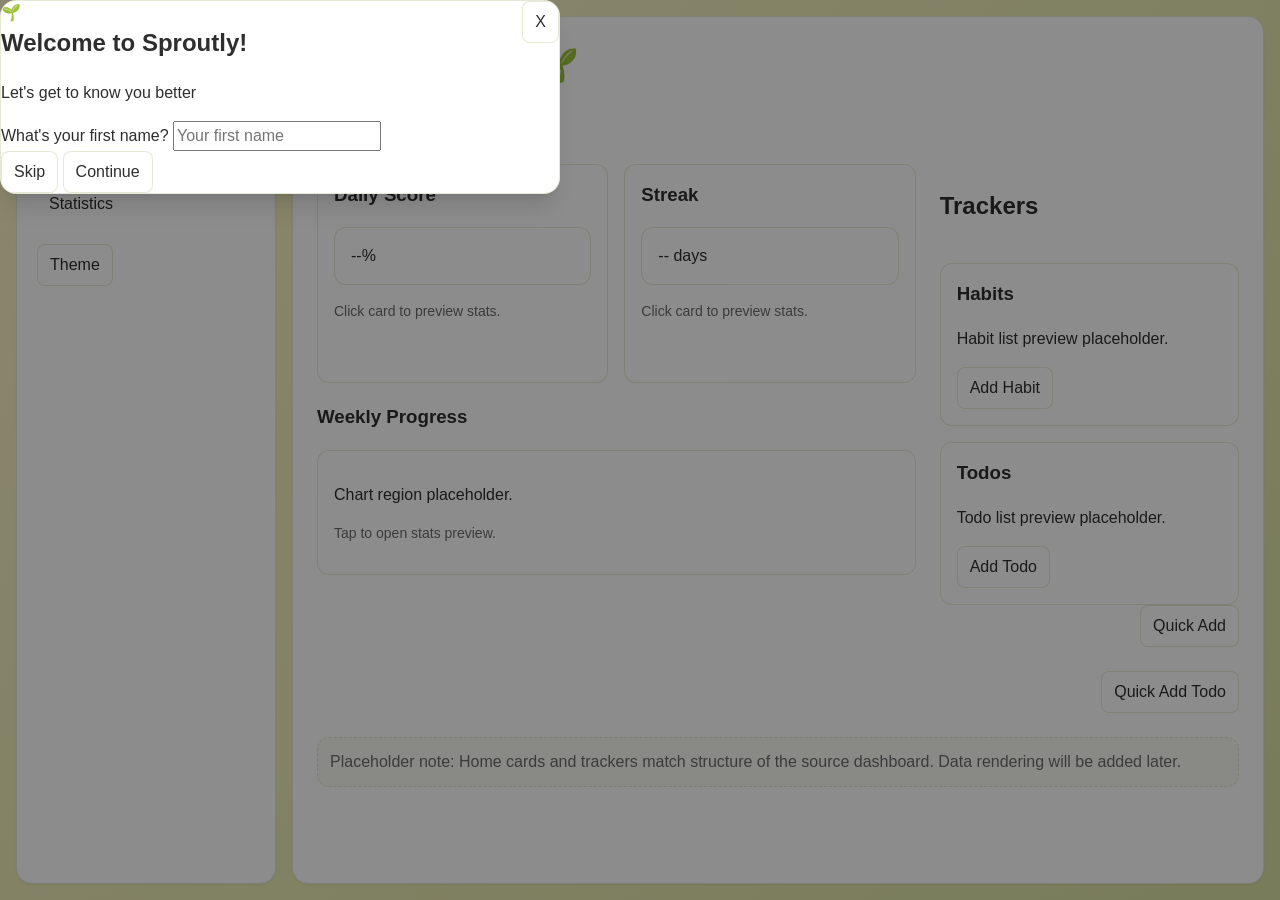
==== index.html @ 47a6f3ff "Markup for refactor completed" ====
<!doctype html>
<html lang="en" class="theme-light">
<head>
  <meta charset="UTF-8" />
  <meta name="viewport" content="width=device-width, initial-scale=1.0" />
  <title>Sproutly - Habit Tracker</title>
  <link rel="stylesheet" href="./styles/core-tokens.css" />
  <link rel="stylesheet" href="./styles/app-shell.css" />
</head>
<body>
  <a href="#page-content" class="skip-link">Skip to main content</a>

  <div id="app-root" data-app-shell>
    <header id="mobile-header" data-shell-mobile-header aria-label="Mobile header">
      <div data-logo-group>
        <img src="./assets/brand/sproutly-logo.svg" alt="Sproutly" width="120" height="32" />
      </div>
      <button type="button" data-theme-toggle aria-label="Toggle theme">Theme</button>
    </header>

    <div id="app-shell" tabindex="0" data-shell-wrapper>
      <aside id="app-sidebar" data-shell-sidebar aria-label="Primary navigation">
        <div data-sidebar-brand>
          <img src="./assets/brand/sproutly-logo.svg" alt="Sproutly logo" width="140" height="40" />
        </div>

        <nav aria-label="App pages">
          <ul>
            <li>
              <a href="#page=home" data-nav-page="home" aria-current="page">Home</a>
            </li>
            <li>
              <a href="#page=manage" data-nav-page="manage">Manage Habits</a>
            </li>
            <li>
              <a href="#page=statistics" data-nav-page="statistics">Statistics</a>
            </li>
          </ul>
        </nav>

        <div data-sidebar-controls>
          <button type="button" data-theme-toggle aria-label="Toggle theme">Theme</button>
        </div>
      </aside>

      <div id="page-shell" data-page-shell>
        <main id="page-content" data-page-content>
          <div id="page-view-mount" data-page-mount data-default-page="home" data-hash-contract="state-map">
            <section id="phase1-placeholder" aria-labelledby="phase1-title">
              <h1 id="phase1-title">Sproutly Shell Ready</h1>
              <p>Page fragments are defined in ./pages and will be injected by hash router JavaScript in phase 2.</p>
              <p>Expected default hash: #page=home</p>
            </section>
          </div>
        </main>
      </div>
    </div>

    <nav id="mobile-nav" data-shell-mobile-nav aria-label="Mobile app pages">
      <ul>
        <li><a href="#page=home" data-nav-page="home" aria-current="page">Home</a></li>
        <li><a href="#page=manage" data-nav-page="manage">Manage</a></li>
        <li><a href="#page=statistics" data-nav-page="statistics">Stats</a></li>
      </ul>
    </nav>

    <div id="modal-root" data-modal-root aria-live="polite" aria-label="Modal container"></div>
  </div>

  <script type="module" src="./js/app.js"></script>
</body>
</html>
---- styles/core-tokens.css ----
:root {
  --brand-olive: hsl(75 32% 60%);
  --brand-yellow-green: hsl(67 51% 76%);
  --brand-cream: hsl(51 95% 84%);
  --brand-sand: hsl(43 82% 80%);
  --brand-terracotta: hsl(30 53% 64%);
  --brand-ink: hsl(0 0% 18%);
  --brand-paper: hsl(0 0% 100%);

  --color-bg: hsl(51 95% 89%);
  --color-text: hsl(0 0% 18%);
  --color-surface: hsl(0 0% 100%);
  --color-surface-text: hsl(0 0% 18%);
  --color-primary: var(--brand-olive);
  --color-primary-text: hsl(0 0% 12%);
  --color-secondary: var(--brand-yellow-green);
  --color-secondary-text: hsl(0 0% 18%);
  --color-accent: var(--brand-terracotta);
  --color-accent-text: hsl(0 0% 100%);
  --color-muted: hsl(0 0% 42%);
  --color-muted-text: hsl(0 0% 42%);
  --color-border: hsl(75 32% 60% / 0.3);
  --color-danger: hsl(0 73% 50%);
  --color-danger-text: hsl(0 0% 100%);
  --color-focus-ring: var(--brand-olive);

  --sidebar-bg: hsl(0 0% 100%);
  --sidebar-text: hsl(0 0% 18%);
  --sidebar-accent: hsl(67 51% 76% / 0.5);
  --sidebar-accent-text: hsl(0 0% 18%);
  --sidebar-border: hsl(75 32% 60% / 0.2);

  --font-display: "Montserrat Alternates", sans-serif;
  --font-body: "Text Me One", sans-serif;
  --font-data: "Overpass", sans-serif;

  --font-size-base: 16px;
  --font-size-sm: 0.875rem;
  --font-size-md: 1rem;
  --font-size-lg: 1.25rem;
  --font-size-xl: 1.5rem;
  --font-size-2xl: 2rem;
  --font-size-stat: 3rem;

  --font-weight-normal: 400;
  --font-weight-medium: 500;
  --font-weight-semibold: 600;
  --font-weight-bold: 700;
  --line-height-default: 1.5;

  --space-1: 0.25rem;
  --space-2: 0.5rem;
  --space-3: 0.75rem;
  --space-4: 1rem;
  --space-5: 1.25rem;
  --space-6: 1.5rem;
  --space-8: 2rem;
  --space-10: 2.5rem;

  --radius-sm: 0.5rem;
  --radius-md: 0.75rem;
  --radius-card: 0.875rem;
  --radius-lg: 1rem;
  --radius-shell: 2rem;
  --radius-pill: 999px;

  --shadow-sm: 0 1px 2px 0 rgb(0 0 0 / 0.05);
  --shadow-md: 0 4px 6px -1px rgb(0 0 0 / 0.1), 0 2px 4px -2px rgb(0 0 0 / 0.1);
  --shadow-xl: 0 20px 25px -5px rgb(0 0 0 / 0.1), 0 8px 10px -6px rgb(0 0 0 / 0.1);
}

.dark {
  --color-bg: hsl(90 10% 11%);
  --color-text: hsl(45 18% 90%);
  --color-surface: hsl(90 8% 15%);
  --color-surface-text: hsl(45 18% 90%);
  --color-primary: var(--brand-olive);
  --color-primary-text: hsl(0 0% 12%);
  --color-secondary: hsl(67 51% 70%);
  --color-secondary-text: hsl(0 0% 18%);
  --color-accent: var(--brand-terracotta);
  --color-accent-text: hsl(0 0% 100%);
  --color-muted: hsl(45 8% 59%);
  --color-muted-text: hsl(45 8% 59%);
  --color-border: hsl(90 10% 23%);
  --color-danger: hsl(0 85% 60%);
  --color-danger-text: hsl(0 0% 100%);
  --color-focus-ring: var(--brand-olive);

  --sidebar-bg: hsl(90 8% 15%);
  --sidebar-text: hsl(45 18% 90%);
  --sidebar-accent: hsl(67 51% 76% / 0.2);
  --sidebar-accent-text: hsl(45 18% 90%);
  --sidebar-border: hsl(90 10% 23%);
}
---- styles/app-shell.css ----
*, *::before, *::after {
  box-sizing: border-box;
}

body {
  margin: 0;
  min-height: 100%;
}

body {
  background: linear-gradient(135deg, var(--color-bg) 0%, var(--brand-yellow-green) 100%);
  color: var(--color-text);
  font-family: var(--font-body);
  line-height: var(--line-height-default);
}

.skip-link {
  position: absolute;
  left: -999px;
  top: var(--space-2);
  background: var(--color-surface);
  border: 1px solid var(--color-border);
  border-radius: var(--radius-sm);
  color: var(--color-text);
  padding: var(--space-2) var(--space-3);
  z-index: 100;
}

.skip-link:focus {
  left: var(--space-2);
}

#app-shell {
  display: grid;
  grid-template-columns: 260px 1fr;
  gap: var(--space-4);
  min-height: 100vh;
  padding: var(--space-4);
}

#app-sidebar,
#app-rail,
#page-content {
  background: var(--color-surface);
  border: 1px solid var(--color-border);
  border-radius: var(--radius-lg);
  box-shadow: var(--shadow-sm);
}

#app-sidebar {
  padding: var(--space-5);
  display: flex;
  flex-direction: column;
  gap: var(--space-5);
  background: var(--sidebar-bg);
  color: var(--sidebar-text);
}

#app-sidebar ul,
#mobile-nav ul {
  list-style: none;
  padding: 0;
  margin: 0;
}

#app-sidebar nav a,
#mobile-nav a {
  text-decoration: none;
  color: inherit;
  display: block;
  padding: var(--space-2) var(--space-3);
  border-radius: var(--radius-md);
}

#app-sidebar nav a:hover,
#mobile-nav a:hover {
  background: var(--sidebar-accent);
}

#app-sidebar nav a.is-active,
#mobile-nav a.is-active {
  background: var(--sidebar-accent);
  color: var(--sidebar-accent-text);
  font-weight: var(--font-weight-semibold);
}

#page-shell {
  display: grid;
  grid-template-columns: 1fr;
  gap: var(--space-4);
}

#page-content {
  padding: var(--space-6);
}

.page-header {
  margin-bottom: var(--space-6);
}

.sr-only {
  position: absolute;
  width: 1px;
  height: 1px;
  padding: 0;
  margin: -1px;
  overflow: hidden;
  clip: rect(0, 0, 0, 0);
  white-space: nowrap;
  border: 0;
}

.page-actions,
.mobile-actions {
  display: flex;
  flex-wrap: wrap;
  gap: var(--space-2);
}

.page-actions {
  margin-top: var(--space-3);
}

.mobile-actions {
  justify-content: flex-end;
}

.home-layout {
  display: grid;
  grid-template-columns: minmax(0, 2fr) minmax(280px, 1fr);
  gap: var(--space-6);
}

.home-dashboard,
.home-trackers {
  display: grid;
  gap: var(--space-5);
}

.manage-actions-row {
  display: flex;
  justify-content: flex-end;
  margin-bottom: var(--space-3);
}

.manage-search-form {
  display: grid;
  grid-template-columns: 1fr;
  gap: var(--space-2);
  margin-bottom: var(--space-3);
}

.manage-search-form label {
  font-size: var(--font-size-sm);
  color: var(--color-muted-text);
}

.manage-search-form input[type="search"] {
  width: 100%;
  border: 1px solid var(--color-border);
  background: var(--color-surface);
  border-radius: var(--radius-sm);
  padding: var(--space-2) var(--space-3);
}

@media (min-width: 700px) {
  .manage-search-form {
    grid-template-columns: 1fr auto;
    align-items: end;
  }

  .manage-search-form label {
    grid-column: 1 / -1;
  }
}

.dev-note {
  border: 1px dashed var(--color-border);
  border-radius: var(--radius-md);
  background: color-mix(in oklab, var(--color-surface) 85%, var(--color-secondary) 15%);
  padding: var(--space-3);
}

.dev-note p {
  margin: 0;
  color: var(--color-muted-text);
}

.muted-copy {
  color: var(--color-muted-text);
  font-size: var(--font-size-sm);
}

#app-rail {
  padding: var(--space-5);
}

h1,
h2,
h3 {
  font-family: var(--font-display);
  margin-top: 0;
}

h1 {
  font-size: var(--font-size-2xl);
}

section + section {
  margin-top: var(--space-6);
}

[data-home-score-grid],
[data-home-trackers-grid],
[data-stat-summary-grid],
[data-stat-streak-grid] {
  display: grid;
  gap: var(--space-4);
}

[data-home-score-grid],
[data-home-trackers-grid],
[data-stat-summary-grid] {
  grid-template-columns: repeat(auto-fit, minmax(180px, 1fr));
}

[data-stat-streak-grid] {
  grid-template-columns: repeat(auto-fit, minmax(220px, 1fr));
}

article,
[data-placeholder],
[data-manage-list-placeholder] {
  border: 1px solid var(--color-border);
  border-radius: var(--radius-md);
  background: var(--color-surface);
  padding: var(--space-4);
}

[data-open-modal][role="button"] {
  cursor: pointer;
}

[data-open-modal][role="button"]:focus-visible {
  outline: 2px solid var(--color-focus-ring);
  outline-offset: 2px;
}

[data-manage-filters],
[data-manage-mode-tabs],
[data-stat-range-tabs],
.modal-tabs {
  display: flex;
  flex-wrap: wrap;
  gap: var(--space-2);
}

button,
input,
select {
  font: inherit;
}

button {
  cursor: pointer;
  border: 1px solid var(--color-border);
  background: var(--color-surface);
  color: var(--color-text);
  border-radius: var(--radius-sm);
  padding: var(--space-2) var(--space-3);
}

button:hover {
  background: var(--color-secondary);
}

[role="tab"][aria-selected="true"] {
  border-color: transparent;
  background: var(--color-primary);
  color: var(--color-primary-text);
}

[role="tab"][aria-selected="false"] {
  background: color-mix(in oklab, var(--color-surface) 70%, var(--color-secondary) 30%);
  color: var(--color-text);
}

[data-manage-mode][aria-selected="true"],
[data-time-range][aria-selected="true"] {
  border-color: transparent;
  background: var(--color-primary);
  color: var(--color-primary-text);
}

[data-manage-mode][aria-selected="false"],
[data-time-range][aria-selected="false"] {
  background: color-mix(in oklab, var(--color-surface) 70%, var(--color-secondary) 30%);
  color: var(--color-text);
}

[data-todo-filter][aria-selected="true"] {
  border-color: transparent;
  background: var(--color-accent);
  color: var(--color-accent-text);
}

[data-todo-filter][aria-selected="false"] {
  background: color-mix(in oklab, var(--color-surface) 70%, var(--color-secondary) 30%);
  color: var(--color-text);
}

[data-frequency-button][aria-pressed="true"] {
  border-color: transparent;
  background: var(--color-primary);
  color: var(--color-primary-text);
}

[data-frequency-button][aria-pressed="false"] {
  background: color-mix(in oklab, var(--color-surface) 70%, var(--color-secondary) 30%);
  color: var(--color-text);
}

#mobile-header,
#mobile-nav {
  display: none;
}

#modal-root {
  position: fixed;
  inset: 0;
  pointer-events: none;
  z-index: 50;
}

#modal-root.is-open {
  pointer-events: auto;
}

.modal-backdrop {
  position: absolute;
  inset: 0;
  z-index: 0;
  background: rgb(0 0 0 / 0.45);
  display: grid;
  place-items: center;
  padding: var(--space-4);
}

.modal-card {
  position: relative;
  z-index: 1;
  width: min(560px, 100%);
  background: var(--color-surface);
  border: 1px solid var(--color-border);
  border-radius: var(--radius-lg);
  box-shadow: var(--shadow-xl);
  overflow: hidden;
}

.modal-header,
.modal-footer {
  padding: var(--space-4) var(--space-5);
  border-bottom: 1px solid var(--color-border);
}

.modal-footer {
  border-bottom: 0;
  border-top: 1px solid var(--color-border);
  display: flex;
  justify-content: flex-end;
}

.modal-content {
  padding: var(--space-5);
}

.modal-close {
  float: right;
}

[data-stats-modal-summary-grid] {
  display: grid;
  grid-template-columns: repeat(3, minmax(0, 1fr));
  gap: var(--space-3);
}

@media (max-width: 700px) {
  [data-stats-modal-summary-grid] {
    grid-template-columns: 1fr;
  }
}


@media (max-width: 900px) {
  #app-shell {
    grid-template-columns: 1fr;
    padding: var(--space-3);
    gap: var(--space-3);
  }

  #mobile-header {
    display: flex;
    justify-content: space-between;
    align-items: center;
    margin: var(--space-3);
    padding: var(--space-3);
    background: var(--color-surface);
    border: 1px solid var(--color-border);
    border-radius: var(--radius-md);
  }

  #mobile-nav {
    position: fixed;
    left: var(--space-3);
    right: var(--space-3);
    bottom: var(--space-3);
    display: block;
    padding: var(--space-2);
    background: var(--color-surface);
    border: 1px solid var(--color-border);
    border-radius: var(--radius-md);
    box-shadow: var(--shadow-md);
  }

  #mobile-nav ul {
    display: grid;
    grid-template-columns: repeat(3, 1fr);
    gap: var(--space-2);
  }

  #page-content {
    padding: var(--space-4);
    margin-bottom: 72px;
  }

  .home-layout {
    grid-template-columns: 1fr;
  }
}
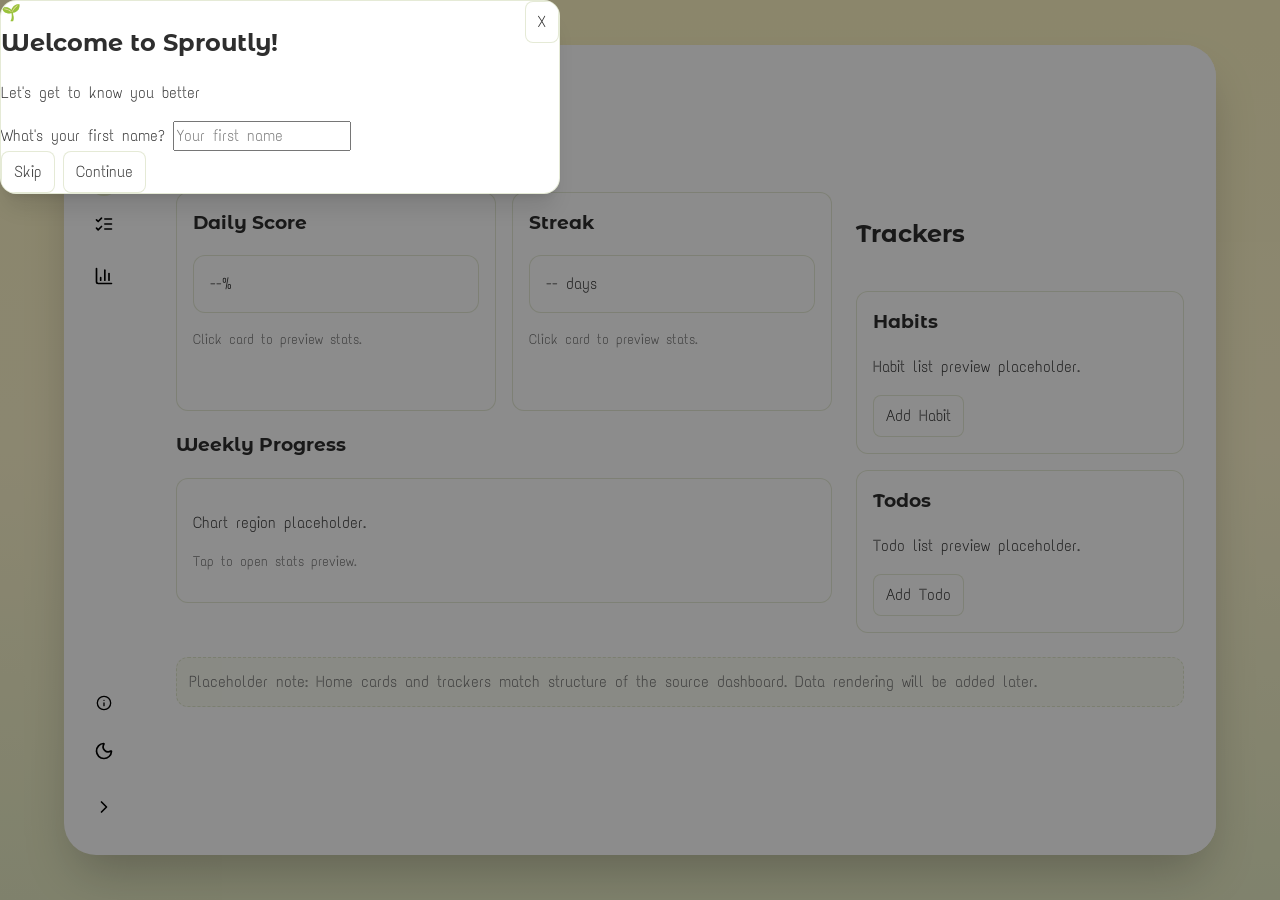
==== commit 05650665: "feat: update branding and improve sidebar functionality - Removed old logo SVG files and replaced th" ====
--- a/index.html
+++ b/index.html
@@ -10,43 +10,69 @@
 <body>
   <a href="#page-content" class="skip-link">Skip to main content</a>
 
-  <div id="app-root" data-app-shell>
-    <header id="mobile-header" data-shell-mobile-header aria-label="Mobile header">
-      <div data-logo-group>
-        <img src="./assets/brand/sproutly-logo.svg" alt="Sproutly" width="120" height="32" />
+  <div id="app-root" data-app-shell class="app-shell">
+    <header id="mobile-header" data-shell-mobile-header class="app-mobile-header app-shell__mobile-header" aria-label="Mobile header">
+      <div data-logo-group class="app-mobile-header__brand">
+        <img src="./assets/brand/LogoWithText.svg" alt="Sproutly" width="83" height="32" />
       </div>
-      <button type="button" data-theme-toggle aria-label="Toggle theme">Theme</button>
+      <button type="button" data-theme-toggle class="app-mobile-header__theme-toggle" aria-label="Toggle theme">
+        <img src="./assets/icons/moon.svg" data-theme-icon alt="" aria-hidden="true" width="20" height="20" />
+        <span class="sr-only" data-theme-label>Dark Mode</span>
+      </button>
     </header>
 
-    <div id="app-shell" tabindex="0" data-shell-wrapper>
-      <aside id="app-sidebar" data-shell-sidebar aria-label="Primary navigation">
-        <div data-sidebar-brand>
-          <img src="./assets/brand/sproutly-logo.svg" alt="Sproutly logo" width="140" height="40" />
+    <div id="app-shell" tabindex="0" data-shell-wrapper class="app-shell__layout">
+      <aside id="app-sidebar" data-shell-sidebar class="app-sidebar app-shell__sidebar" aria-label="Primary navigation">
+        <div data-sidebar-brand class="app-sidebar__brand">
+          <img src="./assets/brand/Logo.svg" alt="" class="app-sidebar__brand-mark" aria-hidden="true" width="32" height="40" />
+          <img src="./assets/brand/LogoWithText.svg" alt="Sproutly" class="app-sidebar__brand-wordmark" width="124" height="34" />
         </div>
 
-        <nav aria-label="App pages">
-          <ul>
-            <li>
-              <a href="#page=home" data-nav-page="home" aria-current="page">Home</a>
+        <nav class="app-sidebar__nav" aria-label="App pages">
+          <ul class="app-sidebar__nav-list">
+            <li class="app-sidebar__nav-item">
+              <a href="#page=home" data-nav-page="home" class="app-sidebar__nav-link" aria-current="page" aria-label="Home">
+                <img src="./assets/icons/home.svg" alt="" class="app-sidebar__nav-icon" aria-hidden="true" width="20" height="20" />
+                <span class="app-sidebar__nav-label" aria-hidden="true">Home</span>
+              </a>
             </li>
-            <li>
-              <a href="#page=manage" data-nav-page="manage">Manage Habits</a>
+            <li class="app-sidebar__nav-item">
+              <a href="#page=manage" data-nav-page="manage" class="app-sidebar__nav-link" aria-label="Manage habits">
+                <img src="./assets/icons/list-checks.svg" alt="" class="app-sidebar__nav-icon" aria-hidden="true" width="20" height="20" />
+                <span class="app-sidebar__nav-label" aria-hidden="true">Manage Habits</span>
+              </a>
             </li>
-            <li>
-              <a href="#page=statistics" data-nav-page="statistics">Statistics</a>
+            <li class="app-sidebar__nav-item">
+              <a href="#page=statistics" data-nav-page="statistics" class="app-sidebar__nav-link" aria-label="Statistics">
+                <img src="./assets/icons/bar-chart-3.svg" alt="" class="app-sidebar__nav-icon" aria-hidden="true" width="20" height="20" />
+                <span class="app-sidebar__nav-label" aria-hidden="true">Statistics</span>
+              </a>
             </li>
           </ul>
         </nav>
 
-        <div data-sidebar-controls>
-          <button type="button" data-theme-toggle aria-label="Toggle theme">Theme</button>
+        <div data-sidebar-controls class="app-sidebar__controls">
+          <div class="app-sidebar__utility-controls" aria-label="Sidebar utility controls">
+            <button type="button" class="app-sidebar__info-button" aria-label="Information">
+              <img src="./assets/icons/info.svg" alt="" aria-hidden="true" width="16" height="16" />
+              <span class="app-sidebar__control-label" aria-hidden="true">Demo Mode</span>
+            </button>
+            <button type="button" data-theme-toggle class="app-sidebar__theme-toggle" aria-label="Toggle theme">
+              <img src="./assets/icons/moon.svg" data-theme-icon alt="" aria-hidden="true" width="20" height="20" />
+              <span class="app-sidebar__control-label" data-theme-label aria-hidden="true">Dark Mode</span>
+            </button>
+            <button type="button" data-sidebar-toggle class="app-sidebar__collapse-toggle" aria-label="Expand sidebar" aria-expanded="false" aria-controls="app-shell">
+              <img src="./assets/icons/chevron-right.svg" alt="" aria-hidden="true" width="20" height="20" />
+              <span class="app-sidebar__control-label" aria-hidden="true">Collapse</span>
+            </button>
+          </div>
         </div>
       </aside>
 
-      <div id="page-shell" data-page-shell>
-        <main id="page-content" data-page-content>
-          <div id="page-view-mount" data-page-mount data-default-page="home" data-hash-contract="state-map">
-            <section id="phase1-placeholder" aria-labelledby="phase1-title">
+      <div id="page-shell" data-page-shell class="page-shell app-shell__page-shell">
+        <main id="page-content" data-page-content class="page-shell__content app-shell__page-content">
+          <div id="page-view-mount" data-page-mount class="page-shell__view-mount app-shell__page-mount" data-default-page="home" data-hash-contract="state-map">
+            <section id="phase1-placeholder" class="page-shell__placeholder" aria-labelledby="phase1-title">
               <h1 id="phase1-title">Sproutly Shell Ready</h1>
               <p>Page fragments are defined in ./pages and will be injected by hash router JavaScript in phase 2.</p>
               <p>Expected default hash: #page=home</p>
@@ -56,15 +82,30 @@
       </div>
     </div>
 
-    <nav id="mobile-nav" data-shell-mobile-nav aria-label="Mobile app pages">
-      <ul>
-        <li><a href="#page=home" data-nav-page="home" aria-current="page">Home</a></li>
-        <li><a href="#page=manage" data-nav-page="manage">Manage</a></li>
-        <li><a href="#page=statistics" data-nav-page="statistics">Stats</a></li>
+    <nav id="mobile-nav" data-shell-mobile-nav class="app-mobile-nav app-shell__mobile-nav" aria-label="Mobile app pages">
+      <ul class="app-mobile-nav__list">
+        <li class="app-mobile-nav__item">
+          <a href="#page=home" data-nav-page="home" class="app-mobile-nav__link" aria-current="page" aria-label="Home">
+            <img src="./assets/icons/home.svg" alt="" class="app-mobile-nav__icon" aria-hidden="true" width="20" height="20" />
+            <span class="app-mobile-nav__label">Home</span>
+          </a>
+        </li>
+        <li class="app-mobile-nav__item">
+          <a href="#page=manage" data-nav-page="manage" class="app-mobile-nav__link" aria-label="Manage habits">
+            <img src="./assets/icons/list-checks.svg" alt="" class="app-mobile-nav__icon" aria-hidden="true" width="20" height="20" />
+            <span class="app-mobile-nav__label">Manage</span>
+          </a>
+        </li>
+        <li class="app-mobile-nav__item">
+          <a href="#page=statistics" data-nav-page="statistics" class="app-mobile-nav__link" aria-label="Statistics">
+            <img src="./assets/icons/bar-chart-3.svg" alt="" class="app-mobile-nav__icon" aria-hidden="true" width="20" height="20" />
+            <span class="app-mobile-nav__label">Stats</span>
+          </a>
+        </li>
       </ul>
     </nav>
 
-    <div id="modal-root" data-modal-root aria-live="polite" aria-label="Modal container"></div>
+    <div id="modal-root" data-modal-root class="modal-root app-shell__modal-root" aria-live="polite" aria-label="Modal container"></div>
   </div>
 
   <script type="module" src="./js/app.js"></script>
--- a/styles/core-tokens.css
+++ b/styles/core-tokens.css
@@ -1,3 +1,84 @@
+@font-face {
+  font-family: "Montserrat Alternates";
+  src: url("../assets/fonts/montserrat-alternates/montserrat-alternates-400-normal.woff2") format("woff2"),
+       url("../assets/fonts/montserrat-alternates/montserrat-alternates-400-normal.woff") format("woff");
+  font-weight: 400;
+  font-style: normal;
+  font-display: swap;
+}
+
+@font-face {
+  font-family: "Montserrat Alternates";
+  src: url("../assets/fonts/montserrat-alternates/montserrat-alternates-500-normal.woff2") format("woff2"),
+       url("../assets/fonts/montserrat-alternates/montserrat-alternates-500-normal.woff") format("woff");
+  font-weight: 500;
+  font-style: normal;
+  font-display: swap;
+}
+
+@font-face {
+  font-family: "Montserrat Alternates";
+  src: url("../assets/fonts/montserrat-alternates/montserrat-alternates-600-normal.woff2") format("woff2"),
+       url("../assets/fonts/montserrat-alternates/montserrat-alternates-600-normal.woff") format("woff");
+  font-weight: 600;
+  font-style: normal;
+  font-display: swap;
+}
+
+@font-face {
+  font-family: "Montserrat Alternates";
+  src: url("../assets/fonts/montserrat-alternates/montserrat-alternates-700-normal.woff2") format("woff2"),
+       url("../assets/fonts/montserrat-alternates/montserrat-alternates-700-normal.woff") format("woff");
+  font-weight: 700;
+  font-style: normal;
+  font-display: swap;
+}
+
+@font-face {
+  font-family: "Text Me One";
+  src: url("../assets/fonts/text-me-one/text-me-one-400-normal.woff2") format("woff2"),
+       url("../assets/fonts/text-me-one/text-me-one-400-normal.woff") format("woff");
+  font-weight: 400;
+  font-style: normal;
+  font-display: swap;
+}
+
+@font-face {
+  font-family: "Overpass";
+  src: url("../assets/fonts/overpass/overpass-400-normal.woff2") format("woff2"),
+       url("../assets/fonts/overpass/overpass-400-normal.woff") format("woff");
+  font-weight: 400;
+  font-style: normal;
+  font-display: swap;
+}
+
+@font-face {
+  font-family: "Overpass";
+  src: url("../assets/fonts/overpass/overpass-500-normal.woff2") format("woff2"),
+       url("../assets/fonts/overpass/overpass-500-normal.woff") format("woff");
+  font-weight: 500;
+  font-style: normal;
+  font-display: swap;
+}
+
+@font-face {
+  font-family: "Overpass";
+  src: url("../assets/fonts/overpass/overpass-600-normal.woff2") format("woff2"),
+       url("../assets/fonts/overpass/overpass-600-normal.woff") format("woff");
+  font-weight: 600;
+  font-style: normal;
+  font-display: swap;
+}
+
+@font-face {
+  font-family: "Overpass";
+  src: url("../assets/fonts/overpass/overpass-700-normal.woff2") format("woff2"),
+       url("../assets/fonts/overpass/overpass-700-normal.woff") format("woff");
+  font-weight: 700;
+  font-style: normal;
+  font-display: swap;
+}
+
 :root {
   --brand-olive: hsl(75 32% 60%);
   --brand-yellow-green: hsl(67 51% 76%);
--- a/styles/app-shell.css
+++ b/styles/app-shell.css
@@ -8,18 +8,50 @@
 }
 
 body {
-  background: linear-gradient(135deg, var(--color-bg) 0%, var(--brand-yellow-green) 100%);
+  background:
+    linear-gradient(180deg, rgb(253 245 195) 0%, rgb(254 246 205) 50%, rgb(232 236 197) 100%),
+    linear-gradient(90deg, rgb(254 246 200) 0%, rgb(254 246 200) 100%);
   color: var(--color-text);
   font-family: var(--font-body);
   line-height: var(--line-height-default);
 }
 
+@keyframes shell-card-enter {
+  0% {
+    opacity: 0;
+    transform: translateY(0.625rem) scale(0.985);
+  }
+
+  100% {
+    opacity: 1;
+    transform: translateY(0) scale(1);
+  }
+}
+
+@keyframes page-enter {
+  0% {
+    opacity: 0;
+    transform: translateY(0.625rem) scale(0.98);
+  }
+
+  100% {
+    opacity: 1;
+    transform: translateY(0) scale(1);
+  }
+}
+
+.dark body {
+  background:
+    linear-gradient(180deg, rgb(20 22 15) 0%, rgb(28 30 26) 50%, rgb(26 28 24) 100%),
+    linear-gradient(90deg, rgb(28 31 25) 0%, rgb(28 31 25) 100%);
+}
+
 .skip-link {
   position: absolute;
-  left: -999px;
+  left: -62.4375rem;
   top: var(--space-2);
   background: var(--color-surface);
-  border: 1px solid var(--color-border);
+  border: 0.0625rem solid var(--color-border);
   border-radius: var(--radius-sm);
   color: var(--color-text);
   padding: var(--space-2) var(--space-3);
@@ -30,30 +62,54 @@
   left: var(--space-2);
 }
 
+.app-shell {
+  min-height: 100vh;
+  display: grid;
+  place-items: center;
+}
+
 #app-shell {
   display: grid;
-  grid-template-columns: 260px 1fr;
-  gap: var(--space-4);
-  min-height: 100vh;
-  padding: var(--space-4);
-}
-
-#app-sidebar,
-#app-rail,
-#page-content {
+  grid-template-columns: 5rem 1fr;
+  gap: 0;
+  width: min(90vw, 75rem);
+  height: 90vh;
+  margin: 0;
   background: var(--color-surface);
-  border: 1px solid var(--color-border);
-  border-radius: var(--radius-lg);
-  box-shadow: var(--shadow-sm);
+  border: 0;
+  border-radius: var(--radius-shell);
+  box-shadow: 0 1.5625rem 3.125rem -0.75rem rgb(0 0 0 / 0.25);
+  overflow: hidden;
+  animation: shell-card-enter 360ms cubic-bezier(0.2, 0.85, 0.2, 1);
+  transition: grid-template-columns 220ms ease;
 }
 
 #app-sidebar {
-  padding: var(--space-5);
+  padding: var(--space-6) var(--space-3);
   display: flex;
   flex-direction: column;
-  gap: var(--space-5);
-  background: var(--sidebar-bg);
+  gap: 0;
+  background: transparent;
   color: var(--sidebar-text);
+  border-right: 0;
+  align-items: center;
+  transition: padding 220ms ease;
+}
+
+.app-sidebar__brand {
+  min-height: 2.5rem;
+  margin: 1rem 1rem;
+}
+
+/* .app-sidebar__brand-mark {
+  width: 2rem;
+  height: 2.5rem;
+} */
+
+.app-sidebar__brand-wordmark {
+  display: none;
+  /* width: 7.75rem;
+  height: 2.125rem; */
 }
 
 #app-sidebar ul,
@@ -63,35 +119,320 @@
   margin: 0;
 }
 
-#app-sidebar nav a,
+.app-sidebar__nav-list {
+  display: grid;
+  gap: var(--space-1);
+  margin-top: var(--space-8);
+  justify-items: center;
+}
+
+.app-sidebar__nav {
+  width: 100%;
+  display: grid;
+  justify-items: center;
+}
+
+.app-sidebar__nav-item {
+  width: 2rem;
+  display: flex;
+  justify-content: center;
+}
+
+.app-sidebar__controls {
+  margin-top: auto;
+  padding-top: var(--space-2);
+  border-top: 0;
+  display: grid;
+  gap: var(--space-2);
+  align-items: center;
+  width: 100%;
+  justify-items: center;
+}
+
+.app-sidebar__nav-link {
+  text-decoration: none;
+  color: color-mix(in oklab, var(--sidebar-text) 72%, var(--color-muted-text) 28%);
+  display: flex;
+  justify-content: center;
+  align-items: center;
+  gap: 0;
+  width: 2rem;
+  height: 3rem;
+  padding: 0;
+  border-radius: 1rem;
+  transition: background-color 150ms ease, color 150ms ease, transform 150ms ease;
+}
+
+.app-sidebar__nav-icon {
+  width: 1.25rem;
+  height: 1.25rem;
+  display: block;
+}
+
+.app-sidebar__nav-label {
+  display: inline-block;
+  max-width: 0;
+  opacity: 0;
+  overflow: hidden;
+  transform: translateX(-0.25rem);
+  font-size: var(--font-size-sm);
+  font-weight: var(--font-weight-normal);
+  line-height: 1.2;
+  white-space: nowrap;
+  transition: max-width 300ms ease, opacity 300ms ease, transform 300ms ease;
+}
+
 #mobile-nav a {
   text-decoration: none;
-  color: inherit;
-  display: block;
+  color: color-mix(in oklab, var(--sidebar-text) 78%, var(--color-muted-text) 22%);
+  display: flex;
+  align-items: center;
+  min-height: 2.5rem;
   padding: var(--space-2) var(--space-3);
   border-radius: var(--radius-md);
-}
-
-#app-sidebar nav a:hover,
+  transition: background-color 160ms ease, color 160ms ease;
+}
+
+.app-mobile-nav__icon {
+  width: 1.25rem;
+  height: 1.25rem;
+  display: block;
+}
+
+.app-mobile-nav__label {
+  font-size: 0.75rem;
+  line-height: 1.33;
+}
+
+.app-sidebar__nav-link:hover,
 #mobile-nav a:hover {
   background: var(--sidebar-accent);
-}
-
-#app-sidebar nav a.is-active,
+  color: var(--sidebar-accent-text);
+}
+
+.app-sidebar__nav-link.is-active,
 #mobile-nav a.is-active {
-  background: var(--sidebar-accent);
+  background: rgb(218 225 163 / 0.5);
   color: var(--sidebar-accent-text);
   font-weight: var(--font-weight-semibold);
 }
 
+.app-sidebar__nav-link:focus-visible,
+#mobile-nav a:focus-visible,
+.app-sidebar__info-button:focus-visible,
+.app-sidebar__theme-toggle:focus-visible,
+.app-sidebar__collapse-toggle:focus-visible,
+.app-mobile-header__theme-toggle:focus-visible {
+  outline: 0.125rem solid var(--color-focus-ring);
+  outline-offset: 0.125rem;
+}
+
+.app-sidebar__info-button,
+.app-sidebar__theme-toggle,
+.app-sidebar__collapse-toggle,
+.app-mobile-header__theme-toggle {
+  width: 2rem;
+  height: 2rem;
+  padding: 0;
+  display: inline-flex;
+  align-items: center;
+  justify-content: center;
+  border-radius: 1rem;
+  border: 0;
+  background: transparent;
+  color: var(--sidebar-text);
+  font-weight: var(--font-weight-medium);
+}
+
+.app-sidebar__theme-toggle,
+.app-sidebar__collapse-toggle {
+  width: 2rem;
+  height: 3rem;
+}
+
+.app-sidebar__utility-controls {
+  display: grid;
+  gap: var(--space-2);
+  justify-content: center;
+}
+
+.app-sidebar__control-label {
+  display: inline-block;
+  max-width: 0;
+  opacity: 0;
+  overflow: hidden;
+  transform: translateX(-0.25rem);
+  font-size: var(--font-size-md);
+  line-height: 1.5;
+  white-space: nowrap;
+  transition: max-width 300ms ease, opacity 300ms ease, transform 300ms ease;
+}
+
+.app-sidebar__collapse-toggle img {
+  transition: transform 180ms ease;
+}
+
+.app-sidebar__theme-toggle:hover,
+.app-sidebar__collapse-toggle:hover,
+.app-sidebar__info-button:hover,
+.app-mobile-header__theme-toggle:hover {
+  background: var(--sidebar-accent);
+  transform: translateY(-0.0625rem);
+}
+
 #page-shell {
   display: grid;
   grid-template-columns: 1fr;
-  gap: var(--space-4);
+  gap: 0;
+  min-height: 0;
+  background: color-mix(in oklab, var(--color-surface) 97%, var(--brand-paper) 3%);
+  position: relative;
+  overflow: hidden;
+}
+
+.dark #app-shell {
+  background: hsl(90 8% 15%);
+}
+
+.dark #page-shell {
+  background: color-mix(in oklab, hsl(90 8% 15%) 92%, hsl(82 12% 22%) 8%);
+}
+
+#page-shell::before,
+#page-shell::after {
+  content: none;
+  display: none;
 }
 
 #page-content {
-  padding: var(--space-6);
+  background: transparent;
+  border: 0;
+  border-radius: 0;
+  box-shadow: none;
+  height: 100%;
+  min-height: 0;
+  overflow: auto;
+  padding: var(--space-6) var(--space-8);
+  position: relative;
+  z-index: 1;
+}
+
+#page-view-mount.page-transition-enter {
+  animation: page-enter 320ms cubic-bezier(0.2, 0.85, 0.2, 1);
+  transform-origin: center top;
+}
+
+.app-shell--sidebar-expanded #app-shell {
+  grid-template-columns: 15.5rem 1fr;
+}
+
+.app-shell--sidebar-expanded #app-sidebar {
+  align-items: stretch;
+  padding-left: var(--space-5);
+  padding-right: var(--space-5);
+}
+
+.app-shell--sidebar-expanded .app-sidebar__brand {
+  justify-content: flex-start;
+}
+
+.app-shell--sidebar-expanded .app-sidebar__brand-mark {
+  display: none;
+}
+
+.app-shell--sidebar-expanded .app-sidebar__brand-wordmark {
+  display: block;
+}
+
+.app-shell--sidebar-expanded .app-sidebar__nav-link {
+  width: 100%;
+  justify-content: flex-start;
+  gap: var(--space-3);
+  padding: 0 var(--space-2);
+}
+
+.app-shell--sidebar-expanded .app-sidebar__nav {
+  justify-items: stretch;
+}
+
+.app-shell--sidebar-expanded .app-sidebar__nav-list {
+  justify-items: stretch;
+}
+
+.app-shell--sidebar-expanded .app-sidebar__nav-item {
+  width: 100%;
+}
+
+.app-shell--sidebar-expanded .app-sidebar__nav-label {
+  max-width: 8rem;
+  opacity: 1;
+  transform: translateX(0);
+}
+
+.app-shell--sidebar-expanded .app-sidebar__controls {
+  align-items: stretch;
+  justify-items: stretch;
+}
+
+.app-shell--sidebar-expanded .app-sidebar__info-button,
+.app-shell--sidebar-expanded .app-sidebar__theme-toggle,
+.app-shell--sidebar-expanded .app-sidebar__collapse-toggle {
+  width: 100%;
+}
+
+.app-shell--sidebar-expanded .app-sidebar__utility-controls {
+  justify-content: start;
+  justify-items: stretch;
+}
+
+.app-shell--sidebar-expanded .app-sidebar__info-button,
+.app-shell--sidebar-expanded .app-sidebar__theme-toggle,
+.app-shell--sidebar-expanded .app-sidebar__collapse-toggle {
+  justify-content: flex-start;
+  gap: var(--space-3);
+  padding-inline: var(--space-3);
+}
+
+.app-shell--sidebar-expanded .app-sidebar__control-label {
+  max-width: 10rem;
+  opacity: 1;
+  transform: translateX(0);
+}
+
+.app-shell--sidebar-expanded .app-sidebar__collapse-toggle img {
+  transform: rotate(180deg);
+}
+
+.dark .app-sidebar__nav-link,
+.dark #mobile-nav a,
+.dark .app-sidebar__control-label,
+.dark .app-sidebar__nav-label {
+  color: hsl(45 18% 90%);
+}
+
+.dark .app-sidebar__nav-link.is-active,
+.dark #mobile-nav a.is-active {
+  background: hsl(67 51% 76% / 0.2);
+  color: hsl(45 18% 90%);
+}
+
+.dark .app-sidebar__theme-toggle:hover,
+.dark .app-sidebar__collapse-toggle:hover,
+.dark .app-sidebar__info-button:hover,
+.dark .app-mobile-header__theme-toggle:hover {
+  background: hsl(67 51% 76% / 0.2);
+}
+
+.dark .app-sidebar__nav-icon,
+.dark .app-sidebar__info-button img,
+.dark .app-sidebar__theme-toggle img,
+.dark .app-sidebar__collapse-toggle img,
+.dark .app-mobile-header__theme-toggle img {
+  filter: brightness(0) invert(1);
+}
+
+.dark .app-mobile-nav__icon {
+  filter: brightness(0) invert(1);
 }
 
 .page-header {
@@ -100,10 +441,10 @@
 
 .sr-only {
   position: absolute;
-  width: 1px;
-  height: 1px;
+  width: 0.0625rem;
+  height: 0.0625rem;
   padding: 0;
-  margin: -1px;
+  margin: -0.0625rem;
   overflow: hidden;
   clip: rect(0, 0, 0, 0);
   white-space: nowrap;
@@ -117,6 +458,10 @@
   gap: var(--space-2);
 }
 
+.quick-actions {
+  display: none;
+}
+
 .page-actions {
   margin-top: var(--space-3);
 }
@@ -127,7 +472,7 @@
 
 .home-layout {
   display: grid;
-  grid-template-columns: minmax(0, 2fr) minmax(280px, 1fr);
+  grid-template-columns: minmax(0, 2fr) minmax(17.5rem, 1fr);
   gap: var(--space-6);
 }
 
@@ -157,13 +502,13 @@
 
 .manage-search-form input[type="search"] {
   width: 100%;
-  border: 1px solid var(--color-border);
+  border: 0.0625rem solid var(--color-border);
   background: var(--color-surface);
   border-radius: var(--radius-sm);
   padding: var(--space-2) var(--space-3);
 }
 
-@media (min-width: 700px) {
+@media (min-width: 43.75rem) {
   .manage-search-form {
     grid-template-columns: 1fr auto;
     align-items: end;
@@ -175,7 +520,7 @@
 }
 
 .dev-note {
-  border: 1px dashed var(--color-border);
+  border: 0.0625rem dashed var(--color-border);
   border-radius: var(--radius-md);
   background: color-mix(in oklab, var(--color-surface) 85%, var(--color-secondary) 15%);
   padding: var(--space-3);
@@ -202,6 +547,18 @@
   margin-top: 0;
 }
 
+p,
+a,
+button,
+input,
+select,
+textarea,
+label,
+li,
+span {
+  font-family: var(--font-body);
+}
+
 h1 {
   font-size: var(--font-size-2xl);
 }
@@ -221,17 +578,17 @@
 [data-home-score-grid],
 [data-home-trackers-grid],
 [data-stat-summary-grid] {
-  grid-template-columns: repeat(auto-fit, minmax(180px, 1fr));
+  grid-template-columns: repeat(auto-fit, minmax(11.25rem, 1fr));
 }
 
 [data-stat-streak-grid] {
-  grid-template-columns: repeat(auto-fit, minmax(220px, 1fr));
+  grid-template-columns: repeat(auto-fit, minmax(13.75rem, 1fr));
 }
 
 article,
 [data-placeholder],
 [data-manage-list-placeholder] {
-  border: 1px solid var(--color-border);
+  border: 0.0625rem solid var(--color-border);
   border-radius: var(--radius-md);
   background: var(--color-surface);
   padding: var(--space-4);
@@ -242,8 +599,8 @@
 }
 
 [data-open-modal][role="button"]:focus-visible {
-  outline: 2px solid var(--color-focus-ring);
-  outline-offset: 2px;
+  outline: 0.125rem solid var(--color-focus-ring);
+  outline-offset: 0.125rem;
 }
 
 [data-manage-filters],
@@ -263,7 +620,7 @@
 
 button {
   cursor: pointer;
-  border: 1px solid var(--color-border);
+  border: 0.0625rem solid var(--color-border);
   background: var(--color-surface);
   color: var(--color-text);
   border-radius: var(--radius-sm);
@@ -349,9 +706,9 @@
 .modal-card {
   position: relative;
   z-index: 1;
-  width: min(560px, 100%);
+  width: min(35rem, 100%);
   background: var(--color-surface);
-  border: 1px solid var(--color-border);
+  border: 0.0625rem solid var(--color-border);
   border-radius: var(--radius-lg);
   box-shadow: var(--shadow-xl);
   overflow: hidden;
@@ -360,12 +717,12 @@
 .modal-header,
 .modal-footer {
   padding: var(--space-4) var(--space-5);
-  border-bottom: 1px solid var(--color-border);
+  border-bottom: 0.0625rem solid var(--color-border);
 }
 
 .modal-footer {
   border-bottom: 0;
-  border-top: 1px solid var(--color-border);
+  border-top: 0.0625rem solid var(--color-border);
   display: flex;
   justify-content: flex-end;
 }
@@ -384,56 +741,242 @@
   gap: var(--space-3);
 }
 
-@media (max-width: 700px) {
+@media (max-width: 43.75rem) {
   [data-stats-modal-summary-grid] {
     grid-template-columns: 1fr;
   }
 }
 
 
-@media (max-width: 900px) {
+@media (max-width: 56.25rem) {
+  .app-shell {
+    --mobile-edge-gap: 1rem;
+    --mobile-shell-gap: 0.75rem;
+    --mobile-bar-height: 3.9375rem;
+    display: block;
+    min-height: 100dvh;
+    padding: var(--mobile-edge-gap) var(--mobile-edge-gap) 0;
+  }
+
   #app-shell {
     grid-template-columns: 1fr;
-    padding: var(--space-3);
-    gap: var(--space-3);
+    width: 100%;
+    height: calc(
+      100dvh
+      - (2 * var(--mobile-bar-height))
+      - (2 * var(--mobile-edge-gap))
+      - (2 * var(--mobile-shell-gap))
+    );
+    min-height: 0;
+    margin:
+      calc(var(--mobile-edge-gap) + var(--mobile-bar-height) + var(--mobile-shell-gap))
+      0
+      calc(var(--mobile-edge-gap) + var(--mobile-bar-height) + var(--mobile-shell-gap));
+    border-radius: 2rem;
+    background: hsl(0 0% 100% / 0.92);
+    box-shadow: 0 1rem 2rem -1rem rgb(0 0 0 / 0.35);
+  }
+
+  #app-sidebar {
+    display: none;
+  }
+
+  .app-shell--sidebar-expanded #app-shell {
+    grid-template-columns: 1fr;
   }
 
   #mobile-header {
     display: flex;
     justify-content: space-between;
     align-items: center;
-    margin: var(--space-3);
-    padding: var(--space-3);
-    background: var(--color-surface);
-    border: 1px solid var(--color-border);
-    border-radius: var(--radius-md);
+    position: fixed;
+    top: var(--mobile-edge-gap);
+    left: var(--mobile-edge-gap);
+    right: var(--mobile-edge-gap);
+    z-index: 40;
+    margin: 0;
+    padding: 0.75rem 1rem;
+    min-height: var(--mobile-bar-height);
+    background: hsl(0 0% 100% / 0.9);
+    backdrop-filter: blur(0.625rem);
+    border: 0.0625rem solid var(--color-border);
+    border-radius: 1rem;
+    box-shadow: 0 0.75rem 1.5rem -1rem rgb(0 0 0 / 0.35);
+  }
+
+  .app-mobile-header__brand img {
+    width: 5.1875rem;
+    height: 2rem;
+    display: block;
+  }
+
+  .app-mobile-header__theme-toggle {
+    width: 2rem;
+    height: 2rem;
+    border-radius: 0.75rem;
   }
 
   #mobile-nav {
     position: fixed;
-    left: var(--space-3);
-    right: var(--space-3);
-    bottom: var(--space-3);
+    left: var(--mobile-edge-gap);
+    right: var(--mobile-edge-gap);
+    bottom: var(--mobile-edge-gap);
+    z-index: 40;
     display: block;
-    padding: var(--space-2);
-    background: var(--color-surface);
-    border: 1px solid var(--color-border);
-    border-radius: var(--radius-md);
-    box-shadow: var(--shadow-md);
-  }
-
-  #mobile-nav ul {
+    padding: 0.5rem;
+    background: hsl(0 0% 100% / 0.9);
+    backdrop-filter: blur(0.625rem);
+    border: 0.0625rem solid var(--color-border);
+    border-radius: 1rem;
+    min-height: var(--mobile-bar-height);
+    box-shadow: 0 0.75rem 1.5rem -1rem rgb(0 0 0 / 0.35);
+  }
+
+  .app-mobile-nav__list {
     display: grid;
     grid-template-columns: repeat(3, 1fr);
-    gap: var(--space-2);
+    gap: 0.25rem;
+  }
+
+  .app-mobile-nav__item {
+    display: flex;
+  }
+
+  #mobile-nav a,
+  .app-mobile-nav__link {
+    width: 100%;
+    min-height: 3.75rem;
+    padding: 0.5rem 0.25rem;
+    border-radius: 0.75rem;
+    display: flex;
+    flex-direction: column;
+    justify-content: center;
+    align-items: center;
+    gap: 0.25rem;
+    color: color-mix(in oklab, var(--sidebar-text) 72%, var(--color-muted-text) 28%);
+  }
+
+  .app-mobile-nav__link.is-active,
+  #mobile-nav a.is-active {
+    background: transparent;
+    color: var(--color-primary);
+  }
+
+  .app-mobile-nav__link.is-active .app-mobile-nav__icon {
+    filter: brightness(0) saturate(100%) invert(65%) sepia(24%) saturate(482%) hue-rotate(28deg) brightness(95%) contrast(87%);
+  }
+
+  .app-mobile-nav__label {
+    font-size: 0.75rem;
+    line-height: 1.2;
   }
 
   #page-content {
     padding: var(--space-4);
-    margin-bottom: 72px;
+    margin-bottom: 0;
+  }
+
+  .page-header__title {
+    font-size: clamp(1.75rem, 7.6vw, 1.875rem);
+    line-height: 1.2;
+    font-weight: var(--font-weight-normal);
+  }
+
+  .page-header__subtitle,
+  .card__title,
+  .card__meta,
+  .card__body {
+    font-size: clamp(0.9375rem, 4.1vw, 1rem);
+    line-height: 1.5;
+  }
+
+  .card__value {
+    font-family: var(--font-data);
+    font-size: clamp(2.5rem, 12vw, 3rem);
+    font-weight: var(--font-weight-bold);
+    line-height: 1;
+  }
+
+  .quick-actions--habit {
+    display: none;
+  }
+
+  .quick-actions--todo {
+    display: block;
+    position: fixed;
+    right: 1.5rem;
+    bottom: calc(var(--mobile-edge-gap) + var(--mobile-bar-height) + 0.5rem);
+    margin: 0;
+    z-index: 45;
+  }
+
+  .quick-actions__button--fab {
+    width: 3.5rem;
+    height: 3.5rem;
+    border: 0;
+    border-radius: var(--radius-pill);
+    padding: 0;
+    display: inline-flex;
+    align-items: center;
+    justify-content: center;
+    font-size: 2rem;
+    line-height: 1;
+    color: hsl(0 0% 100%);
+    background: var(--brand-terracotta);
+    box-shadow: 0 1.25rem 1.5625rem 0 rgb(0 0 0 / 0.1), 0 0.5rem 0.625rem 0 rgb(0 0 0 / 0.1);
+  }
+
+  .quick-actions__button--fab:hover {
+    background: color-mix(in oklab, var(--brand-terracotta) 86%, black 14%);
+    transform: translateY(-0.0625rem);
   }
 
   .home-layout {
     grid-template-columns: 1fr;
   }
-}
+
+  .dark #app-shell {
+    background: hsl(90 8% 15% / 0.9);
+  }
+
+  .dark #mobile-header,
+  .dark #mobile-nav {
+    background: hsl(90 8% 15% / 0.88);
+    border-color: hsl(90 10% 23% / 0.9);
+  }
+
+  .dark .app-mobile-nav__link,
+  .dark #mobile-nav a {
+    color: hsl(45 18% 90% / 0.72);
+  }
+
+  .dark .app-mobile-nav__link.is-active,
+  .dark #mobile-nav a.is-active {
+    color: hsl(67 51% 76%);
+  }
+
+  .dark .app-mobile-nav__link.is-active .app-mobile-nav__icon {
+    filter: brightness(0) saturate(100%) invert(80%) sepia(16%) saturate(623%) hue-rotate(27deg) brightness(95%) contrast(88%);
+  }
+
+  .dark .quick-actions__button--fab {
+    background: var(--brand-terracotta);
+    color: hsl(0 0% 100%);
+  }
+}
+
+@media (prefers-reduced-motion: reduce) {
+  #app-shell,
+  #page-view-mount.page-transition-enter,
+  .app-sidebar__nav-link,
+  .app-sidebar__nav-label,
+  .app-sidebar__control-label,
+  .app-sidebar__theme-toggle,
+  .app-sidebar__collapse-toggle,
+  .app-sidebar__info-button,
+  .app-mobile-header__theme-toggle {
+    animation: none !important;
+    transition: none !important;
+    transform: none !important;
+  }
+}
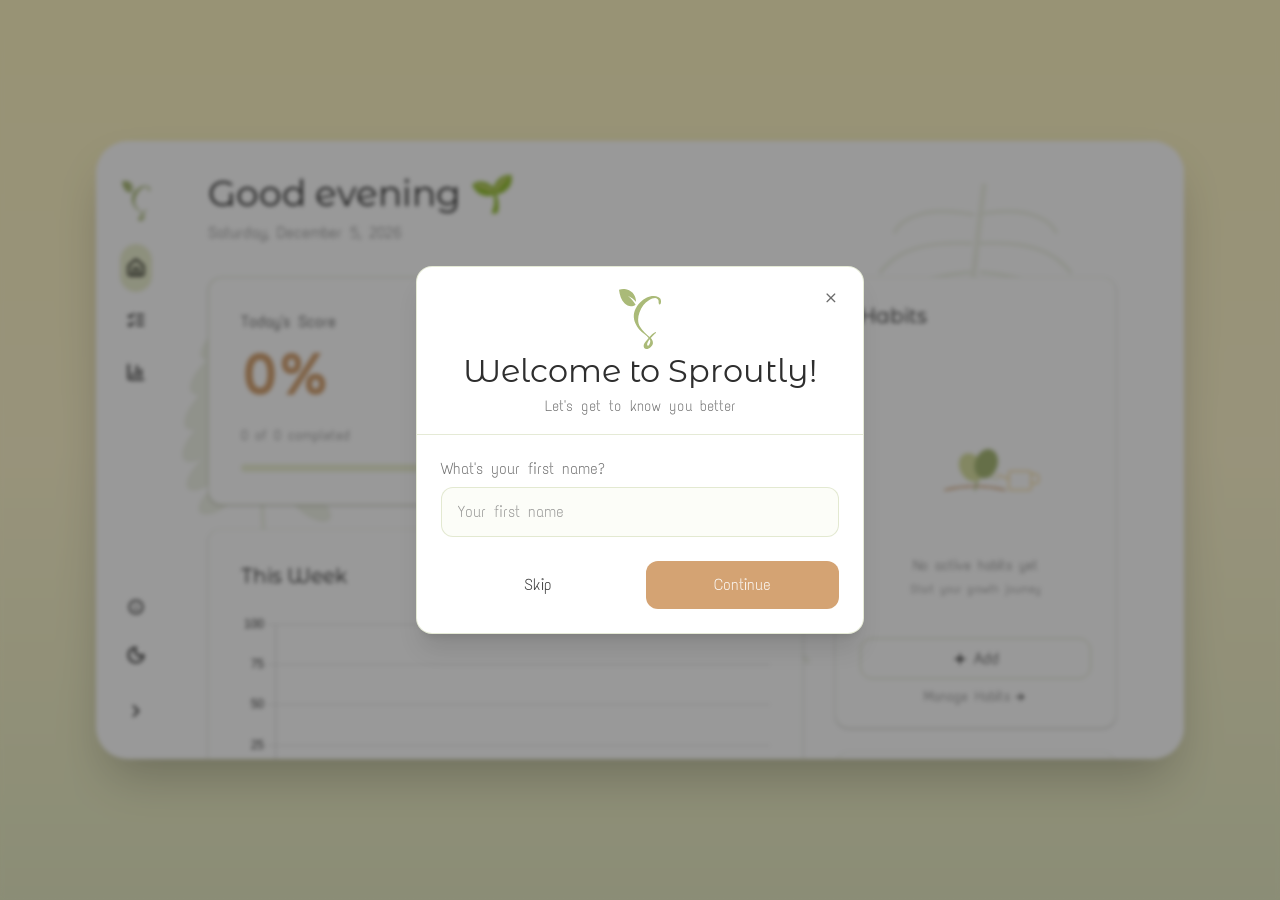
==== commit 14082f8d: "feat: add edit modals for habits and todos - Created `edit-habit.html` modal for editing habits with" ====
--- a/index.html
+++ b/index.html
@@ -108,6 +108,7 @@
     <div id="modal-root" data-modal-root class="modal-root app-shell__modal-root" aria-live="polite" aria-label="Modal container"></div>
   </div>
 
+  <script src="./assets/vendor/chart.umd.min.js"></script>
   <script type="module" src="./js/app.js"></script>
 </body>
 </html>
--- a/styles/app-shell.css
+++ b/styles/app-shell.css
@@ -1,5 +1,9 @@
 *, *::before, *::after {
   box-sizing: border-box;
+}
+
+[hidden] {
+  display: none !important;
 }
 
 body {
@@ -16,6 +20,25 @@
   line-height: var(--line-height-default);
 }
 
+/* Custom scrollbar to match the reference design app */
+::-webkit-scrollbar {
+  width: 0.5rem;
+  height: 0.5rem;
+}
+
+::-webkit-scrollbar-track {
+  background: transparent;
+}
+
+::-webkit-scrollbar-thumb {
+  background: hsl(75 32% 60% / 0.3);
+  border-radius: 0.25rem;
+}
+
+::-webkit-scrollbar-thumb:hover {
+  background: hsl(75 32% 60% / 0.5);
+}
+
 @keyframes shell-card-enter {
   0% {
     opacity: 0;
@@ -40,10 +63,83 @@
   }
 }
 
+@keyframes home-stagger-in {
+  from {
+    opacity: 0;
+    transform: translateY(0.375rem);
+  }
+
+  to {
+    opacity: 1;
+    transform: translateY(0);
+  }
+}
+
+@keyframes manage-tab-panel-in {
+  from {
+    opacity: 0;
+    transform: translateY(0.25rem);
+  }
+
+  to {
+    opacity: 1;
+    transform: translateY(0);
+  }
+}
+
+@keyframes manage-filter-list-in {
+  from {
+    opacity: 0;
+    transform: translateX(-0.75rem);
+  }
+
+  to {
+    opacity: 1;
+    transform: translateX(0);
+  }
+}
+
+@keyframes manage-filter-row-in {
+  from {
+    opacity: 0;
+    transform: translateX(-0.5rem);
+  }
+
+  to {
+    opacity: 1;
+    transform: translateX(0);
+  }
+}
+
+@keyframes quick-add-tab-content-in {
+  0% {
+    opacity: 0;
+    transform: translateY(-0.45rem) scale(0.985);
+  }
+
+  70% {
+    opacity: 1;
+    transform: translateY(0.04rem) scale(1.01);
+  }
+
+  100% {
+    opacity: 1;
+    transform: translateY(0) scale(1);
+  }
+}
+
 .dark body {
   background:
     linear-gradient(180deg, rgb(20 22 15) 0%, rgb(28 30 26) 50%, rgb(26 28 24) 100%),
     linear-gradient(90deg, rgb(28 31 25) 0%, rgb(28 31 25) 100%);
+}
+
+.dark ::-webkit-scrollbar-thumb {
+  background: hsl(75 32% 60% / 0.2);
+}
+
+.dark ::-webkit-scrollbar-thumb:hover {
+  background: hsl(75 32% 60% / 0.4);
 }
 
 .skip-link {
@@ -66,14 +162,15 @@
   min-height: 100vh;
   display: grid;
   place-items: center;
+  padding: 2rem;
 }
 
 #app-shell {
   display: grid;
   grid-template-columns: 5rem 1fr;
   gap: 0;
-  width: min(90vw, 75rem);
-  height: 90vh;
+  width: min(90vw, 68rem);
+  height: min(90vh, 38.65rem);
   margin: 0;
   background: var(--color-surface);
   border: 0;
@@ -312,7 +409,8 @@
   height: 100%;
   min-height: 0;
   overflow: auto;
-  padding: var(--space-6) var(--space-8);
+  overflow-x: hidden;
+  padding: 2rem;
   position: relative;
   z-index: 1;
 }
@@ -412,7 +510,6 @@
 
 .dark .app-sidebar__nav-link.is-active,
 .dark #mobile-nav a.is-active {
-  background: hsl(67 51% 76% / 0.2);
   color: hsl(45 18% 90%);
 }
 
@@ -470,18 +567,6 @@
   justify-content: flex-end;
 }
 
-.home-layout {
-  display: grid;
-  grid-template-columns: minmax(0, 2fr) minmax(17.5rem, 1fr);
-  gap: var(--space-6);
-}
-
-.home-dashboard,
-.home-trackers {
-  display: grid;
-  gap: var(--space-5);
-}
-
 .manage-actions-row {
   display: flex;
   justify-content: flex-end;
@@ -534,6 +619,1624 @@
 .muted-copy {
   color: var(--color-muted-text);
   font-size: var(--font-size-sm);
+}
+
+.page-view {
+  position: relative;
+}
+
+.home-page,
+.manage-page,
+.stats-page {
+  display: grid;
+  gap: 1.5rem;
+}
+
+.home-page {
+  position: relative;
+  gap: 2rem;
+}
+
+.home-page::before,
+.home-page::after {
+  content: "";
+  position: absolute;
+  pointer-events: none;
+  opacity: 0.13;
+  z-index: 0;
+  background-repeat: no-repeat;
+  background-size: contain;
+}
+
+.home-page::before {
+  left: -5rem;
+  top: 5.8rem;
+  width: 18rem;
+  height: 34rem;
+  background-image: url("../assets/decorations/leaf-fern-frond.svg");
+}
+
+.home-page::after {
+  right: -1.5rem;
+  top: -1rem;
+  width: 21rem;
+  height: 18rem;
+  background-image: url("../assets/decorations/leaf-palm-frond.svg");
+}
+
+.home-layout::before {
+  content: "";
+  position: absolute;
+  left: 18.5rem;
+  top: 12.25rem;
+  width: 24rem;
+  height: 24rem;
+  pointer-events: none;
+  opacity: 0.09;
+  background: url("../assets/decorations/leaf-monstera.svg") no-repeat center / contain;
+  z-index: 0;
+}
+
+.home-layout > * {
+  position: relative;
+  z-index: 1;
+}
+
+.home-page > * {
+  position: relative;
+  z-index: 1;
+}
+
+.stats-page {
+  position: relative;
+  gap: 2rem;
+}
+
+.stats-page::before,
+.stats-page::after {
+  content: "";
+  position: absolute;
+  pointer-events: none;
+  background-repeat: no-repeat;
+  background-size: contain;
+  z-index: 0;
+}
+
+.stats-page::before {
+  left: -4.5rem;
+  top: 5.6rem;
+  width: 17rem;
+  height: 26rem;
+  opacity: 0.08;
+  background-image: url("../assets/decorations/leaf-fern-frond.svg");
+}
+
+.stats-page::after {
+  right: -2.25rem;
+  top: -2rem;
+  width: 21rem;
+  height: 18rem;
+  opacity: 0.07;
+  background-image: url("../assets/decorations/leaf-palm-frond.svg");
+}
+
+.stats-page > * {
+  position: relative;
+  z-index: 1;
+}
+
+.manage-page {
+  position: relative;
+}
+
+.manage-page::before,
+.manage-page::after {
+  content: "";
+  position: absolute;
+  pointer-events: none;
+  background-repeat: no-repeat;
+  background-size: contain;
+  z-index: 0;
+}
+
+.manage-page::before {
+  left: -4.5rem;
+  top: 5.6rem;
+  width: 17rem;
+  height: 26rem;
+  opacity: 0.08;
+  background-image: url("../assets/decorations/leaf-fern-frond.svg");
+}
+
+.manage-page::after {
+  right: -2.25rem;
+  top: -2rem;
+  width: 21rem;
+  height: 18rem;
+  opacity: 0.07;
+  background-image: url("../assets/decorations/leaf-palm-frond.svg");
+}
+
+.manage-page > * {
+  position: relative;
+  z-index: 1;
+}
+
+.page-header {
+  margin-bottom: 0;
+}
+
+.page-header__title {
+  margin: 0;
+  font-family: var(--font-display);
+  font-size: 2.25rem;
+  line-height: 2.5rem;
+  font-weight: var(--font-weight-normal);
+  color: var(--color-text);
+}
+
+.page-header__subtitle {
+  margin: var(--space-2) 0 0;
+  font-size: 1rem;
+  line-height: 1.5rem;
+  color: color-mix(in oklab, var(--color-muted-text) 86%, transparent);
+}
+
+.home-layout {
+  position: relative;
+  display: grid;
+  grid-template-columns: minmax(0, 37.1667rem) minmax(0, 17.5833rem);
+  gap: 2rem;
+  max-width: 56.75rem;
+  width: 100%;
+  align-items: start;
+}
+
+.home-dashboard,
+.home-trackers {
+  display: grid;
+  gap: 1.5rem;
+  align-content: start;
+}
+
+.home-dashboard__metrics {
+  display: grid;
+  grid-template-columns: repeat(2, minmax(0, 1fr));
+  gap: 1.5rem;
+}
+
+[data-home-trackers-grid] {
+  display: grid;
+  grid-template-columns: 1fr;
+  gap: 1.5rem;
+}
+
+.home-dashboard__metric-card,
+.weekly-chart,
+.tracker-card,
+.manage-habit-card,
+.manage-todo-row,
+.stat-card,
+.stats-page__streak-card,
+.stats-page__chart {
+  border: 0.0625rem solid color-mix(in oklab, var(--color-border) 35%, transparent);
+  border-radius: var(--radius-card);
+  background: color-mix(in oklab, var(--color-surface) 96%, var(--brand-paper) 4%);
+  box-shadow: 0 0.0625rem 0.1875rem rgb(0 0 0 / 0.1), 0 0.0625rem 0.125rem rgb(0 0 0 / 0.1);
+}
+
+.card--interactive {
+  transition: transform 150ms ease, box-shadow 150ms ease, border-color 150ms ease;
+}
+
+.card--interactive:hover {
+  transform: translateY(-0.125rem);
+  box-shadow: 0 0.75rem 1.125rem -0.875rem rgb(0 0 0 / 0.32);
+}
+
+.card--interactive:focus-visible {
+  outline: 0.125rem solid var(--color-focus-ring);
+  outline-offset: 0.125rem;
+}
+
+.home-dashboard__metric-card {
+  border-color: transparent;
+  padding: 2rem;
+  height: 14.25rem;
+  display: flex;
+  flex-direction: column;
+  justify-content: space-between;
+}
+
+.home-metric__head {
+  display: flex;
+  align-items: center;
+  justify-content: space-between;
+  gap: 0.75rem;
+  margin-bottom: 0;
+  flex-shrink: 0;
+}
+
+.home-dashboard,
+.home-trackers__title,
+.home-dashboard__section-title,
+.manage-habit-card__title,
+.stat-card .card__title,
+.stats-page__streak-card .card__title,
+.stats-page h2 {
+  margin: 0;
+  font-family: var(--font-display);
+  font-weight: var(--font-weight-normal);
+  color: var(--color-text);
+}
+
+.home-dashboard,
+.manage-habit-card__title,
+.stats-page h2 {
+  font-size: var(--font-size-2xl);
+  line-height: 1.2;
+}
+
+.card__title {
+  font-family: var(--font-body);
+  font-size: var(--font-size-md);
+  line-height: 1.5;
+  font-weight: var(--font-weight-normal);
+  margin: 0;
+  flex: 1;
+}
+
+.home-dashboard__section-title,
+.tracker-card__title {
+  font-size: var(--font-size-lg);
+  line-height: 1.4;
+}
+
+.home-dashboard__section-title {
+  line-height: 1.75rem;
+}
+
+.home-metric__icon {
+  width: 1.25rem;
+  height: 1.25rem;
+  flex-shrink: 0;
+  opacity: 0.72;
+}
+
+.home-metric__icon--accent {
+  filter: hue-rotate(-18deg) saturate(1.2);
+}
+
+.home-dashboard__metric-card .card__value {
+  margin: 0;
+  font-family: var(--font-data);
+  font-size: 3.75rem;
+  line-height: 1;
+  font-weight: var(--font-weight-bold);
+  color: var(--brand-terracotta);
+  flex-shrink: 0;
+}
+
+.home-metric__unit {
+  margin: 0 0 0.75rem;
+  font-size: 1.125rem;
+  line-height: 1.56;
+  color: var(--color-text);
+}
+
+.home-dashboard__metric-card .card__meta {
+  margin: 0;
+  font-size: var(--font-size-sm);
+  line-height: 1.43;
+  color: color-mix(in oklab, var(--color-muted-text) 86%, transparent);
+}
+
+.home-dashboard__metric-card--daily .card__value {
+  margin-bottom: 0;
+}
+
+.home-dashboard__metric-card--daily .card__meta {
+  margin-bottom: 0;
+}
+
+.home-dashboard__metric-card--streak .card__value {
+  margin-bottom: 0;
+}
+
+.home-metric__progress {
+  width: 100%;
+  height: 0.5rem;
+  border-radius: 999rem;
+  overflow: hidden;
+  background: color-mix(in oklab, var(--color-secondary) 42%, var(--color-surface) 58%);
+  flex-shrink: 0;
+}
+
+.home-metric__progress > span {
+  display: block;
+  height: 100%;
+  border-radius: inherit;
+  background: color-mix(in oklab, var(--color-primary) 85%, black 15%);
+}
+
+.weekly-chart {
+  padding: 2rem;
+  min-height: 19.75rem;
+  display: grid;
+  align-content: start;
+  gap: 1.5rem;
+}
+
+.home-weekly-chart-canvas-wrap {
+  position: relative;
+  min-height: 12.5rem;
+  height: 12.5rem;
+}
+
+.home-weekly-chart-canvas-wrap canvas {
+  width: 100% !important;
+  height: 100% !important;
+}
+
+.weekly-chart__layout {
+  display: grid;
+  grid-template-columns: 1.3125rem 1fr;
+  gap: 1rem;
+  align-items: end;
+  height: 12.5rem;
+}
+
+.weekly-chart__axis {
+  min-height: 12.5rem;
+  display: grid;
+  align-content: space-between;
+  justify-items: end;
+  font-family: var(--font-data);
+  font-size: 0.75rem;
+  line-height: 1;
+  color: color-mix(in oklab, var(--color-text) 96%, transparent);
+  padding-bottom: 0.9375rem;
+}
+
+.weekly-chart__bars {
+  min-height: 12.5rem;
+  display: grid;
+  grid-template-columns: repeat(7, minmax(0, 1fr));
+  gap: 0.875rem;
+  align-items: end;
+  padding-bottom: 0.9375rem;
+}
+
+.weekly-chart__bar {
+  position: relative;
+  height: 8.25rem;
+  border-radius: 0.5rem;
+  overflow: hidden;
+  background: color-mix(in oklab, var(--color-secondary) 35%, var(--color-surface) 65%);
+}
+
+.weekly-chart__bar > span {
+  position: absolute;
+  left: 0;
+  right: 0;
+  bottom: 0;
+  border-radius: 0.5rem 0.5rem 0 0;
+  background: color-mix(in oklab, var(--color-primary) 85%, black 15%);
+}
+
+.weekly-chart__bar--accent > span {
+  background: var(--brand-terracotta);
+}
+
+.weekly-chart__bar::after {
+  content: attr(data-day);
+  position: absolute;
+  left: 50%;
+  bottom: -1.15rem;
+  transform: translateX(-50%);
+  color: color-mix(in oklab, var(--color-text) 96%, transparent);
+  font-family: var(--font-data);
+  font-size: 0.75rem;
+  line-height: 1;
+}
+
+.tracker-card__title {
+  margin: 0;
+  font-family: var(--font-display);
+  font-size: var(--font-size-lg);
+  line-height: 1.4;
+  font-weight: var(--font-weight-normal);
+  color: var(--color-text);
+}
+
+.tracker-card {
+  max-height: 30rem;
+}
+
+.tracker-card--habits {
+  display: flex;
+  flex-direction: column;
+  gap: 1rem;
+  padding: 1.5rem 1.5rem 1.25rem;
+}
+
+.tracker-card__list {
+  list-style: none;
+  padding: 0;
+  margin: var(--space-4) 0 0;
+  display: grid;
+  gap: 0.5rem;
+}
+
+.tracker-card--habits .tracker-card__list {
+  margin-top: 0;
+  gap: 0.5rem;
+  max-height: 25rem;
+  overflow-y: auto;
+}
+
+.tracker-card__item {
+  display: grid;
+  align-items: center;
+  gap: 0.625rem;
+  font-size: var(--font-size-md);
+  line-height: 1.5;
+  color: color-mix(in oklab, var(--color-text) 84%, transparent);
+}
+
+.tracker-card--habits .tracker-card__item {
+  grid-template-columns: 1.25rem 1fr auto;
+  min-height: 3rem;
+  padding-inline: 0.75rem;
+  border-radius: 0.75rem;
+  gap: 0.75rem;
+}
+
+.tracker-card--habits .tracker-card__item.is-done {
+  opacity: 0.6;
+}
+
+.tracker-card--todos .tracker-card__item {
+  grid-template-columns: 1.25rem 1fr;
+  align-items: start;
+  padding-block: 0.375rem;
+}
+
+.tracker-card--todos {
+  display: flex;
+  flex-direction: column;
+  gap: 1rem;
+  padding: 1.5rem 1.5rem 1.25rem;
+}
+
+.tracker-card--todos .tracker-card__list {
+  margin-top: 0;
+  gap: 0.5rem;
+  max-height: 25rem;
+  overflow-y: auto;
+}
+
+.tracker-card--todos .tracker-card__item {
+  padding-inline: 0.75rem;
+  border-radius: 0.75rem;
+  gap: 0.75rem;
+  align-items: center;
+}
+
+.tracker-card--todos .tracker-card__item.is-done {
+  display: none;
+}
+
+.tracker-card__empty {
+  width: 100%;
+  display: none;
+  justify-items: center;
+  gap: 0.375rem;
+  text-align: center;
+  padding: 1.5rem 0.75rem;
+}
+
+/* JS-ready state hooks for future behavior wiring */
+.tracker-card--habits.is-empty-active .tracker-card__list,
+.tracker-card--todos.is-empty-visible .tracker-card__list {
+  display: none;
+}
+
+.tracker-card--habits.is-empty-active .tracker-card__empty,
+.tracker-card--todos.is-empty-visible .tracker-card__empty {
+  display: grid;
+}
+
+/* CSS-only behavior: show todos empty fallback when no unchecked todo items remain */
+.tracker-card--todos:not(:has(.tracker-card__list .tracker-card__item:not(.is-done))) .tracker-card__list {
+  display: none;
+}
+
+.tracker-card--todos:not(:has(.tracker-card__list .tracker-card__item:not(.is-done))) .tracker-card__empty {
+  display: grid;
+}
+
+.tracker-card__empty-illustration {
+  width: 11.25rem;
+  height: auto;
+  max-width: 100%;
+}
+
+.tracker-card__empty-title {
+  margin: 0;
+  font-size: 0.875rem;
+  line-height: 1.43;
+  color: color-mix(in oklab, var(--color-muted-text) 90%, transparent);
+}
+
+.tracker-card__empty-copy {
+  margin: 0;
+  font-size: 0.75rem;
+  line-height: 1.33;
+  color: color-mix(in oklab, var(--color-muted-text) 78%, transparent);
+}
+
+.tracker-card__check {
+  width: 1.125rem;
+  height: 1.125rem;
+  border-radius: 0.1875rem;
+  border: 0.1rem solid color-mix(in oklab, var(--color-primary) 62%, white 38%);
+  display: inline-flex;
+  align-items: center;
+  justify-content: center;
+  font-size: 0.75rem;
+  line-height: 1;
+}
+
+.tracker-card__check-button,
+.manage-item-check {
+  appearance: none;
+  -webkit-appearance: none;
+  background: transparent;
+  color: transparent;
+  cursor: pointer;
+  display: inline-flex;
+  align-items: center;
+  justify-content: center;
+  margin: 0;
+  padding: 0;
+  position: relative;
+  transition: border-color 150ms ease, background-color 150ms ease, color 150ms ease;
+}
+
+.tracker-card__check-button::before,
+.manage-item-check::before {
+  content: "";
+  width: 0.75rem;
+  height: 0.75rem;
+  opacity: 0;
+  transform: scale(0.7);
+  transition: opacity 150ms ease, transform 150ms ease;
+  background: currentColor;
+  mask: url("../assets/icons/checkmark.svg") no-repeat center / contain;
+  -webkit-mask: url("../assets/icons/checkmark.svg") no-repeat center / contain;
+}
+
+.tracker-card__check-button:focus-visible,
+.manage-item-check:focus-visible {
+  outline: 0.125rem solid var(--color-focus-ring);
+  outline-offset: 0.125rem;
+}
+
+.tracker-card--habits .tracker-card__check {
+  width: 1.25rem;
+  height: 1.25rem;
+  border-radius: 999rem;
+  border-width: 0.1rem;
+  border-color: #a9ba78;
+}
+
+.tracker-card__item.is-done .tracker-card__check {
+  color: #5f7344;
+}
+
+.tracker-card--habits .tracker-card__item.is-done .tracker-card__check {
+  background: #a9ba78;
+  border-color: #a9ba78;
+}
+
+.tracker-card__check-button[aria-pressed="true"]::before {
+  opacity: 1;
+  transform: scale(1);
+}
+
+.tracker-card__item.is-done .tracker-card__text {
+  text-decoration: line-through;
+  text-decoration-thickness: 0.0625rem;
+  color: color-mix(in oklab, var(--color-muted-text) 84%, transparent);
+}
+
+.tracker-card--habits .tracker-card__text {
+  font-size: 1rem;
+  line-height: 1.5;
+  color: var(--color-text);
+}
+
+.tracker-card__content {
+  display: grid;
+  gap: 0.25rem;
+}
+
+.tracker-card__meta {
+  font-size: 0.75rem;
+  line-height: 1.33;
+  color: color-mix(in oklab, var(--color-muted-text) 88%, transparent);
+}
+
+.tracker-card__check--todo {
+  border-color: #f6dea2;
+}
+
+.tracker-card--todos .tracker-card__check--todo {
+  width: 1.25rem;
+  height: 1.25rem;
+  border-radius: 0.25rem;
+  border-width: 0.1rem;
+}
+
+.tracker-card--todos .tracker-card__item.is-done .tracker-card__check--todo {
+  background: #f6dea2;
+  border-color: #f6dea2;
+  color: #5f7344;
+}
+
+.tracker-card__tag,
+.manage-chip {
+  display: inline-flex;
+  align-items: center;
+  gap: 0.25rem;
+  border-radius: 999rem;
+  min-height: 1.5rem;
+  padding: 0.125rem 0.625rem;
+  font-size: 0.75rem;
+  line-height: 1.33;
+  color: color-mix(in oklab, var(--color-muted-text) 88%, transparent);
+  background: color-mix(in oklab, var(--color-secondary) 24%, var(--color-surface) 76%);
+}
+
+.tracker-card--habits .tracker-card__tag {
+  min-height: 1.5rem;
+  padding: 0.25rem 0.5rem;
+  font-size: 0.75rem;
+  line-height: 1.3334;
+  color: var(--color-text);
+  background: color-mix(in oklab, var(--color-secondary) 56%, var(--color-surface) 44%);
+}
+
+.tracker-card--habits .tracker-card__tag img {
+  width: 0.75rem;
+  height: 0.75rem;
+}
+
+.tracker-card__actions {
+  display: grid;
+  gap: var(--space-2);
+  margin-top: var(--space-4);
+}
+
+.tracker-card--habits .tracker-card__actions {
+  gap: 0.5rem;
+  margin-top: 0;
+}
+
+.tracker-card__action {
+  width: 100%;
+  border: 0;
+  border-radius: 0.625rem;
+  min-height: 2.6rem;
+  padding: 0.4rem 0.75rem;
+  font-size: var(--font-size-md);
+  line-height: 1.5;
+  display: inline-flex;
+  align-items: center;
+  justify-content: center;
+  gap: 0.375rem;
+  background: color-mix(in oklab, var(--color-primary) 18%, var(--color-surface) 82%);
+  transition: background-color 150ms ease, border-color 150ms ease, color 150ms ease;
+}
+
+.tracker-card__action:hover {
+  background: color-mix(in oklab, var(--color-accent) 10%, var(--color-surface) 90%);
+}
+
+.tracker-card__action:focus-visible {
+  outline: 0.125rem solid var(--color-focus-ring);
+  outline-offset: 0.125rem;
+}
+
+.tracker-card--habits .tracker-card__action {
+  min-height: 2.6rem;
+  border: 0.05rem solid color-mix(in oklab, var(--color-primary) 42%, transparent);
+  border-radius: 0.75rem;
+  background: transparent;
+  color: var(--color-text);
+}
+
+.tracker-card__action-icon {
+  width: 1rem;
+  height: 1rem;
+  display: block;
+}
+
+.tracker-card__action--todo {
+  background: color-mix(in oklab, var(--brand-sand) 30%, var(--color-surface) 70%);
+}
+
+.tracker-card--todos .tracker-card__content {
+  gap: 0.25rem;
+}
+
+.tracker-card--todos .tracker-card__text {
+  font-size: 1rem;
+  line-height: 1.5;
+  color: var(--color-text);
+}
+
+.tracker-card--todos .tracker-card__meta {
+  font-size: 0.75rem;
+  line-height: 1.3334;
+}
+
+.tracker-card--todos .tracker-card__actions {
+  gap: 0.5rem;
+  margin-top: 0;
+}
+
+.tracker-card--todos .tracker-card__action {
+  min-height: 2.6rem;
+  border: 0.05rem solid color-mix(in oklab, var(--color-primary) 42%, transparent);
+  border-radius: 0.75rem;
+  background: transparent;
+  color: var(--color-text);
+}
+
+.tracker-card--todos .tracker-card__manage-link {
+  font-size: 0.875rem;
+  line-height: 1.43;
+}
+
+.tracker-card__manage-link {
+  width: fit-content;
+  justify-self: center;
+  color: color-mix(in oklab, var(--color-muted-text) 88%, transparent);
+  font-size: var(--font-size-sm);
+  line-height: 1.43;
+  text-decoration: none;
+  display: inline-flex;
+  align-items: center;
+  gap: 0.25rem;
+}
+
+.tracker-card--habits .tracker-card__manage-link {
+  font-size: 0.875rem;
+  line-height: 1.43;
+}
+
+.tracker-card__manage-link-icon {
+  width: 0.75rem;
+  height: 0.75rem;
+  display: block;
+}
+
+.tracker-card__manage-link:hover {
+  color: var(--color-text);
+}
+
+.tracker-card__manage-link:focus-visible {
+  outline: 0.125rem solid var(--color-focus-ring);
+  outline-offset: 0.125rem;
+  border-radius: var(--radius-sm);
+}
+
+#page-view-mount.page-transition-enter .home-dashboard__metric-card,
+#page-view-mount.page-transition-enter .home-dashboard__weekly,
+#page-view-mount.page-transition-enter .home-trackers {
+  animation: home-stagger-in 280ms ease both;
+}
+
+#page-view-mount.page-transition-enter .home-dashboard__metric-card:nth-child(1) {
+  animation-delay: 40ms;
+}
+
+#page-view-mount.page-transition-enter .home-dashboard__metric-card:nth-child(2) {
+  animation-delay: 90ms;
+}
+
+#page-view-mount.page-transition-enter .home-dashboard__weekly {
+  animation-delay: 130ms;
+}
+
+#page-view-mount.page-transition-enter .home-trackers {
+  animation-delay: 170ms;
+}
+
+.manage-page__mode-tabs {
+  width: fit-content;
+  min-width: 12.08rem;
+  border: 0.05rem solid color-mix(in oklab, var(--color-border) 88%, transparent);
+  border-radius: 0.75rem;
+  padding: 0.1875rem;
+  gap: 0.5rem;
+  justify-content: space-around;
+  align-items: center;
+}
+
+.segmented-control__button--mode {
+  min-width: 5.3rem;
+  min-height: 2.5rem;
+  border: 0;
+  border-radius: 0.625rem;
+  padding: 0.25rem 0.75rem;
+  font-size: 1rem;
+  line-height: 1.5;
+}
+
+.manage-page [data-manage-mode][aria-selected="true"] {
+  box-shadow: 0 0.0625rem 0.1875rem rgb(0 0 0 / 0.1), 0 0.0625rem 0.125rem rgb(0 0 0 / 0.1);
+}
+
+.manage-page [data-manage-mode][aria-selected="false"] {
+  background: transparent;
+  color: var(--color-muted-text);
+}
+
+.manage-page__filter-section,
+.manage-page__section {
+  display: grid;
+  gap: 1rem;
+  align-content: start;
+  animation: manage-tab-panel-in 220ms ease both;
+}
+
+.manage-page [data-manage-mode],
+.manage-page [data-todo-filter] {
+  transition: background-color 180ms ease, color 180ms ease, border-color 180ms ease, box-shadow 180ms ease, transform 180ms ease;
+}
+
+.manage-page [data-manage-mode][aria-selected="true"],
+.manage-page [data-todo-filter][aria-selected="true"] {
+  transform: translateY(-0.03125rem);
+}
+
+.manage-page [data-manage-mode][aria-selected="false"],
+.manage-page [data-todo-filter][aria-selected="false"] {
+  transform: translateY(0);
+}
+
+.manage-page__filter-tabs {
+  display: flex;
+  flex-wrap: wrap;
+  gap: 0.5rem;
+}
+
+.manage-page [data-todo-filter][aria-selected="false"] {
+  background: color-mix(in oklab, var(--color-surface) 95%, var(--brand-paper) 5%);
+  color: color-mix(in oklab, var(--color-muted-text) 92%, transparent);
+}
+
+.segmented-control__button--filter {
+  display: inline-flex;
+  align-items: center;
+  gap: 0.375rem;
+  border: 0.05rem solid color-mix(in oklab, var(--color-border) 88%, transparent);
+  border-radius: 0.75rem;
+  min-height: 2.35rem;
+  padding: 0.35rem 0.875rem;
+  font-size: 0.875rem;
+  line-height: 1.25;
+  background: color-mix(in oklab, var(--color-surface) 95%, var(--brand-paper) 5%);
+}
+
+.manage-page__filter-icon {
+  width: 1rem;
+  height: 1rem;
+  opacity: 0.74;
+  flex-shrink: 0;
+}
+
+[data-todo-filter][aria-selected="true"] .manage-page__filter-icon {
+  filter: brightness(0) invert(1);
+  opacity: 0.96;
+}
+
+.manage-page__toolbar {
+  display: grid;
+  grid-template-columns: 1fr auto;
+  gap: 1rem;
+  align-items: center;
+}
+
+.manage-search-form {
+  margin: 0;
+}
+
+.form-field--search {
+  position: relative;
+}
+
+.manage-page__search-icon {
+  position: absolute;
+  left: 0.875rem;
+  top: 50%;
+  transform: translateY(-50%);
+  opacity: 0.56;
+}
+
+.manage-page .form-field--search .form-field__input {
+  min-height: 3.1rem;
+  border-radius: 0.75rem;
+  padding-left: 2.5rem;
+  padding-right: 1rem;
+  font-size: 1rem;
+  line-height: 1.5;
+  background: color-mix(in oklab, var(--color-surface) 97%, var(--brand-paper) 3%);
+}
+
+.manage-page__new-button {
+  border: 0;
+  border-radius: 0.75rem;
+  min-height: 3.1rem;
+  min-width: 8.95rem;
+  padding: 0.5rem 1.125rem;
+  display: inline-flex;
+  align-items: center;
+  justify-content: center;
+  gap: 0.5rem;
+  font-size: 1rem;
+  line-height: 1.5;
+  font-weight: var(--font-weight-normal);
+  color: hsl(0 0% 100%);
+  background: var(--brand-terracotta);
+}
+
+.manage-page__new-icon {
+  width: 1.25rem;
+  height: 1.25rem;
+  display: block;
+  filter: brightness(0) invert(1);
+}
+
+.manage-page__habit-grid {
+  display: grid;
+  grid-template-columns: repeat(3, minmax(0, 1fr));
+  gap: 1rem;
+}
+
+.manage-habit-card {
+  padding: 1.5rem;
+  min-height: 11.4rem;
+  display: grid;
+  gap: 0.75rem;
+}
+
+.manage-habit-card__head {
+  display: grid;
+  grid-template-columns: 1fr;
+  align-items: center;
+  gap: 0;
+}
+
+.manage-habit-card__title {
+  margin: 0;
+  font-size: 1.125rem;
+  line-height: 1.56;
+  font-weight: var(--font-weight-normal);
+}
+
+.manage-habit-card__meta {
+  display: flex;
+  flex-wrap: wrap;
+  gap: 0.5rem;
+}
+
+.manage-chip {
+  min-height: 1.75rem;
+  padding: 0.25rem 0.75rem;
+  font-size: 0.875rem;
+  line-height: 1.25;
+}
+
+.manage-chip--streak {
+  background: color-mix(in oklab, var(--brand-terracotta) 16%, var(--color-surface) 84%);
+}
+
+.manage-habit-card__footer {
+  border-top: 0.05rem solid color-mix(in oklab, var(--color-border) 88%, transparent);
+  padding-top: 0.8rem;
+  display: flex;
+  align-items: center;
+  justify-content: space-between;
+  gap: 0.75rem;
+}
+
+.toggle-row {
+  display: inline-flex;
+  align-items: center;
+  gap: 0.5rem;
+  font-size: 0.875rem;
+  line-height: 1.25;
+  color: color-mix(in oklab, var(--color-muted-text) 88%, transparent);
+}
+
+.manage-toggle {
+  -webkit-appearance: none;
+  appearance: none;
+  border: 0;
+  display: inline-block;
+  width: 2rem;
+  height: 1.15rem;
+  border-radius: 999rem;
+  background: color-mix(in oklab, var(--color-primary) 30%, var(--color-border) 70%);
+  cursor: pointer;
+  position: relative;
+  transition: background-color 180ms ease, box-shadow 180ms ease;
+}
+
+.manage-toggle::after {
+  content: "";
+  position: absolute;
+  top: 0.125rem;
+  left: 0.125rem;
+  width: 0.9rem;
+  height: 0.9rem;
+  border-radius: 50%;
+  background: hsl(0 0% 100%);
+  transition: transform 180ms ease;
+}
+
+.manage-toggle:checked {
+  background: color-mix(in oklab, var(--color-primary) 72%, white 28%);
+}
+
+.manage-toggle:checked::after {
+  transform: translateX(0.85rem);
+}
+
+.manage-toggle:focus-visible {
+  outline: 0.125rem solid var(--color-focus-ring);
+  outline-offset: 0.125rem;
+}
+
+.manage-habit-card__actions,
+.manage-todo-row__actions {
+  display: inline-flex;
+  gap: 0.5rem;
+}
+
+.manage-icon-button {
+  border: 0;
+  border-radius: 0.5rem;
+  width: 2rem;
+  height: 2rem;
+  padding: 0;
+  display: inline-flex;
+  align-items: center;
+  justify-content: center;
+  background: transparent;
+  color: color-mix(in oklab, var(--color-muted-text) 90%, transparent);
+}
+
+.manage-icon-button img {
+  opacity: 0.72;
+}
+
+.manage-icon-button:hover {
+  background: color-mix(in oklab, var(--color-secondary) 20%, transparent);
+}
+
+.manage-page__todo-list {
+  display: grid;
+  gap: 0.75rem;
+}
+
+.manage-page__todo-list.is-filter-switching {
+  animation: manage-filter-list-in 170ms cubic-bezier(0.4, 0, 0.2, 1) both;
+}
+
+.manage-page__todo-list.is-filter-switching .manage-todo-row {
+  animation: manage-filter-row-in 140ms cubic-bezier(0.4, 0, 0.2, 1) both;
+}
+
+.manage-page__todo-list.is-filter-switching .manage-todo-row:nth-child(1) {
+  animation-delay: 12ms;
+}
+
+.manage-page__todo-list.is-filter-switching .manage-todo-row:nth-child(2) {
+  animation-delay: 24ms;
+}
+
+.manage-page__todo-list.is-filter-switching .manage-todo-row:nth-child(3) {
+  animation-delay: 36ms;
+}
+
+.manage-page__todo-list.is-filter-switching .manage-todo-row:nth-child(4) {
+  animation-delay: 48ms;
+}
+
+.manage-page__todo-list.is-filter-switching .manage-todo-row:nth-child(5) {
+  animation-delay: 60ms;
+}
+
+.manage-page__todo-list.is-filter-switching .manage-todo-row:nth-child(6) {
+  animation-delay: 72ms;
+}
+
+.manage-todo-row {
+  min-height: 4.1rem;
+  display: grid;
+  grid-template-columns: 1.25rem 1fr auto;
+  align-items: center;
+  gap: 0.75rem;
+  padding: 1rem 1.05rem;
+}
+
+.manage-item-check {
+  width: 1.25rem;
+  height: 1.25rem;
+  border: 0.1rem solid transparent;
+}
+
+.manage-item-check--habit {
+  border-radius: 999rem;
+  border-color: #a9ba78;
+}
+
+.manage-item-check--todo {
+  border-radius: 0.25rem;
+  border-width: 0.1rem;
+  border-color: color-mix(in oklab, var(--color-primary) 62%, transparent);
+}
+
+.manage-item-check[aria-pressed="true"]::before {
+  opacity: 1;
+  transform: scale(1);
+}
+
+.manage-item-check--habit[aria-pressed="true"] {
+  background: #a9ba78;
+  border-color: #a9ba78;
+  color: #5f7344;
+}
+
+.manage-item-check--todo[aria-pressed="true"] {
+  background: #f6dea2;
+  border-color: #f6dea2;
+  color: #5f7344;
+}
+
+.manage-todo-row__text {
+  margin: 0;
+  font-size: 1rem;
+  line-height: 1.5;
+  color: color-mix(in oklab, var(--color-text) 84%, transparent);
+}
+
+.manage-todo-row.is-done .manage-todo-row__text,
+.manage-habit-card.is-done .manage-habit-card__title {
+  color: color-mix(in oklab, var(--color-muted-text) 84%, transparent);
+  text-decoration: line-through;
+  text-decoration-thickness: 0.0625rem;
+}
+
+.manage-habit-card.is-done {
+  opacity: 0.72;
+}
+
+.stats-page__summary-grid {
+  display: grid;
+  grid-template-columns: repeat(4, minmax(0, 1fr));
+  gap: 1rem;
+}
+
+.stat-card {
+  padding: 1.5rem;
+  min-height: 9.85rem;
+  display: grid;
+  align-content: start;
+  gap: 0.5rem;
+}
+
+.stat-card,
+.stats-page__streak-card,
+.stats-page__chart {
+  border-width: 0.05rem;
+  border-color: var(--color-border);
+}
+
+.stat-card__head {
+  display: flex;
+  justify-content: space-between;
+  align-items: center;
+  gap: 0.75rem;
+}
+
+.stat-card .card__title {
+  font-size: 0.875rem;
+  line-height: 1.25;
+  color: color-mix(in oklab, var(--color-muted-text) 88%, transparent);
+}
+
+.stat-card__icon {
+  width: 1.125rem;
+  height: 1.125rem;
+  opacity: 0.72;
+}
+
+.stat-card .card__value,
+.stats-page__streak-card .card__value {
+  margin: 0;
+  font-family: var(--font-data);
+  font-size: 3rem;
+  line-height: 1;
+  color: var(--brand-terracotta);
+}
+
+.stat-card__unit {
+  margin: 0;
+  font-size: 0.875rem;
+  line-height: 1.25;
+  color: color-mix(in oklab, var(--color-muted-text) 88%, transparent);
+}
+
+.stats-page h2 {
+  margin: 0;
+  font-family: var(--font-display);
+  font-size: 1.25rem;
+  line-height: 1.4;
+  font-weight: var(--font-weight-normal);
+  color: var(--color-text);
+}
+
+.stats-page__summary,
+.stats-page__streaks,
+.stats-page__performance {
+  display: grid;
+  gap: 1rem;
+}
+
+.stats-page__streak-grid {
+  display: grid;
+  grid-template-columns: repeat(3, minmax(0, 1fr));
+  gap: 1rem;
+}
+
+.stats-page__streak-card {
+  padding: 1.5rem;
+  min-height: 12.55rem;
+  display: grid;
+  align-content: start;
+  gap: 0.5rem;
+}
+
+.stats-page__streak-card .card__title {
+  font-size: 0.875rem;
+  line-height: 1.25;
+  color: color-mix(in oklab, var(--color-muted-text) 88%, transparent);
+}
+
+.stats-page__streak-card--habit .card__title {
+  margin-bottom: 0.5rem;
+}
+
+.stats-page .form-field__select {
+  width: 100%;
+  min-height: 2.2rem;
+  border-radius: 0.75rem;
+  border: 0.05rem solid color-mix(in oklab, var(--color-border) 88%, transparent);
+  background: color-mix(in oklab, var(--color-surface) 97%, var(--brand-paper) 3%);
+  color: var(--color-text);
+  padding: 0.25rem 0.75rem;
+  font-size: 0.875rem;
+  line-height: 1.25;
+}
+
+.stats-page__streak-card--habit .form-field__select {
+  margin-bottom: 0.5rem;
+}
+
+.stats-page__range-tabs {
+  display: flex;
+  flex-wrap: wrap;
+  gap: 0.375rem;
+}
+
+.segmented-control__button--range {
+  border: 0;
+  border-radius: 0.75rem;
+  min-height: 2.25rem;
+  padding: 0.45rem 0.875rem;
+  font-size: 0.875rem;
+  line-height: 1.25;
+}
+
+.stats-page [data-time-range] {
+  transition: background-color 180ms ease, color 180ms ease, transform 180ms ease;
+}
+
+.stats-page [data-time-range][aria-selected="true"] {
+  transform: translateY(-0.03125rem);
+}
+
+.stats-page [data-time-range][aria-selected="false"] {
+  transform: translateY(0);
+}
+
+.stats-page__chart {
+  padding: 0;
+  min-height: 35.15rem;
+  display: grid;
+  gap: 0;
+  overflow: hidden;
+}
+
+.stats-page__chart-tabs {
+  border-bottom: 0.05rem solid color-mix(in oklab, var(--color-border) 88%, transparent);
+  padding: 1rem;
+}
+
+.stats-page__chart-body {
+  display: grid;
+  gap: 1rem;
+  padding: 1.5rem;
+}
+
+.stats-page__chart .card__title {
+  font-family: var(--font-display);
+  font-size: 1.125rem;
+  line-height: 1.56;
+  font-weight: var(--font-weight-normal);
+  color: var(--color-text);
+}
+
+.stats-page__chart-canvas-wrap {
+  position: relative;
+  min-height: 25rem;
+  height: 25rem;
+}
+
+.stats-page__chart-canvas-wrap canvas {
+  width: 100% !important;
+  height: 100% !important;
+}
+
+.stats-page__chart-layout {
+  display: grid;
+  grid-template-columns: 1.75rem 1fr;
+  gap: 0.75rem;
+  min-height: 25rem;
+  align-items: end;
+}
+
+.stats-page__chart-axis {
+  min-height: 25rem;
+  display: grid;
+  align-content: space-between;
+  justify-items: end;
+  font-family: var(--font-data);
+  font-size: 0.75rem;
+  line-height: 1;
+  color: var(--color-muted-text);
+  padding-bottom: 1.25rem;
+}
+
+.stats-page__chart-bars {
+  min-height: 25rem;
+  display: grid;
+  grid-template-columns: repeat(7, minmax(0, 1fr));
+  gap: 0.625rem;
+  align-items: end;
+  padding-bottom: 1.25rem;
+}
+
+.stats-page__chart-bar {
+  position: relative;
+  height: 21.5rem;
+  border-radius: 0.5rem;
+  overflow: hidden;
+  background: color-mix(in oklab, var(--color-secondary) 34%, var(--color-surface) 66%);
+}
+
+.stats-page__chart-bar > span {
+  position: absolute;
+  left: 0;
+  right: 0;
+  bottom: 0;
+  border-radius: 0.5rem 0.5rem 0 0;
+  background: color-mix(in oklab, var(--color-primary) 85%, black 15%);
+}
+
+.stats-page__chart-bar--accent > span {
+  background: var(--brand-terracotta);
+}
+
+.stats-page__chart-bar::after {
+  content: attr(data-day);
+  position: absolute;
+  left: 50%;
+  bottom: -1.3rem;
+  transform: translateX(-50%);
+  color: var(--color-muted-text);
+  font-family: var(--font-data);
+  font-size: 0.75rem;
+  line-height: 1;
+}
+
+.dark .home-dashboard__metric-card,
+.dark .weekly-chart,
+.dark .tracker-card,
+.dark .manage-habit-card,
+.dark .manage-todo-row,
+.dark .stat-card,
+.dark .stats-page__streak-card,
+.dark .stats-page__chart {
+  background: hsl(90 10% 16% / 0.92);
+  border-color: hsl(90 10% 26%);
+}
+
+.dark .home-dashboard__metric-card {
+  border-color: transparent;
+}
+
+.dark .home-metric__progress {
+  background: hsl(82 16% 28%);
+}
+
+.dark .home-dashboard__metric-card--streak .home-metric__unit {
+  color: hsl(45 18% 90%);
+}
+
+.dark .home-metric__progress > span,
+.dark .weekly-chart__bar > span,
+.dark .stats-page__chart-bar > span {
+  background: hsl(75 32% 60%);
+}
+
+.dark .weekly-chart__bar,
+.dark .stats-page__chart-bar {
+  background: hsl(82 14% 24%);
+}
+
+.dark .weekly-chart__axis,
+.dark .weekly-chart__bar::after {
+  color: hsl(45 18% 90%);
+}
+
+.dark .weekly-chart__bar--accent > span,
+.dark .stats-page__chart-bar--accent > span,
+.dark .manage-page__new-button {
+  background: var(--brand-terracotta);
+}
+
+.dark .tracker-card__item,
+.dark .manage-todo-row__text,
+.dark .page-header__title,
+.dark .home-dashboard .card__title,
+.dark .home-trackers__title,
+.dark .home-dashboard__section-title,
+.dark .manage-habit-card__title,
+.dark .stats-page h2,
+.dark .stat-card .card__value,
+.dark .stats-page__streak-card .card__value {
+  color: hsl(45 18% 90%);
+}
+
+.dark .page-header__subtitle,
+.dark .stat-card .card__title,
+.dark .stat-card__unit,
+.dark .toggle-row,
+.dark .tracker-card__meta,
+.dark .stats-page__chart-axis,
+.dark .stats-page__chart-bar::after,
+.dark .home-metric__unit,
+.dark .home-dashboard__metric-card .card__meta {
+  color: hsl(45 8% 59%);
+}
+
+.dark .tracker-card__item.is-done .tracker-card__text {
+  color: hsl(45 8% 59%);
+}
+
+.dark .manage-page .form-field--search .form-field__input,
+.dark .stats-page .form-field__select {
+  background: hsl(90 10% 20%);
+  border-color: hsl(90 10% 27%);
+  color: hsl(45 18% 90%);
+}
+
+.dark .manage-page__mode-tabs {
+  border-color: hsl(90 10% 23%);
+  background: hsl(90 8% 15%);
+}
+
+.dark .manage-page [data-manage-mode][aria-selected="false"] {
+  color: hsl(45 8% 59%);
+}
+
+.dark .manage-page [data-todo-filter][aria-selected="false"] {
+  background: hsl(90 8% 15%);
+  border-color: hsl(90 10% 23%);
+  color: hsl(45 18% 90%);
+}
+
+.dark .manage-toggle {
+  background: hsl(82 14% 27%);
+}
+
+.dark .manage-toggle:checked {
+  background: hsl(75 32% 60%);
+}
+
+.dark .manage-toggle::after {
+  background: hsl(0 0% 12%);
+}
+
+.dark .manage-toggle:checked::after {
+  background: hsl(0 0% 100%);
+}
+
+.dark .stats-page__chart-tabs {
+  border-bottom-color: hsl(90 10% 27%);
+}
+
+.dark .stats-page [data-time-range][aria-selected="true"] {
+  background: hsl(75 32% 60%);
+  color: hsl(90 8% 15%);
+}
+
+.dark .stats-page [data-time-range][aria-selected="false"] {
+  background: hsl(90 10% 26%);
+  color: hsl(45 18% 90%);
+}
+
+.dark .manage-icon-button img,
+.dark .home-metric__icon,
+.dark .stat-card__icon,
+.dark .manage-page__search-icon,
+.dark .tracker-card__tag img,
+.dark .manage-chip img,
+.dark .tracker-card__action-icon {
+  filter: brightness(0) invert(1);
+  opacity: 0.82;
+}
+
+.dark .manage-page__filter-icon,
+.dark .manage-page__new-icon {
+  filter: brightness(0) invert(1);
+  opacity: 0.86;
+}
+
+.dark .manage-chip,
+.dark .tracker-card__tag {
+  background: hsl(82 14% 27%);
+  color: hsl(45 18% 90%);
+}
+
+.dark .manage-chip--streak {
+  background: hsl(23 32% 32%);
+}
+
+.dark .manage-icon-button:hover,
+.dark .tracker-card__action:hover {
+  background: hsl(82 15% 25%);
+}
+
+.dark .tracker-card__action {
+  background: hsl(82 15% 24%);
+  color: hsl(45 18% 90%);
+}
+
+.dark .tracker-card__action--secondary {
+  background: hsl(24 36% 34%);
+}
+
+.dark .home-page::before,
+.dark .home-page::after {
+  opacity: 0.08;
 }
 
 #app-rail {
@@ -563,20 +2266,12 @@
   font-size: var(--font-size-2xl);
 }
 
-section + section {
-  margin-top: var(--space-6);
-}
-
-[data-home-score-grid],
-[data-home-trackers-grid],
 [data-stat-summary-grid],
 [data-stat-streak-grid] {
   display: grid;
   gap: var(--space-4);
 }
 
-[data-home-score-grid],
-[data-home-trackers-grid],
 [data-stat-summary-grid] {
   grid-template-columns: repeat(auto-fit, minmax(11.25rem, 1fr));
 }
@@ -588,10 +2283,7 @@
 article,
 [data-placeholder],
 [data-manage-list-placeholder] {
-  border: 0.0625rem solid var(--color-border);
   border-radius: var(--radius-md);
-  background: var(--color-surface);
-  padding: var(--space-4);
 }
 
 [data-open-modal][role="button"] {
@@ -633,12 +2325,10 @@
 
 [role="tab"][aria-selected="true"] {
   border-color: transparent;
-  background: var(--color-primary);
   color: var(--color-primary-text);
 }
 
 [role="tab"][aria-selected="false"] {
-  background: color-mix(in oklab, var(--color-surface) 70%, var(--color-secondary) 30%);
   color: var(--color-text);
 }
 
@@ -686,76 +2376,978 @@
   position: fixed;
   inset: 0;
   pointer-events: none;
-  z-index: 50;
+  z-index: 60;
 }
 
 #modal-root.is-open {
   pointer-events: auto;
 }
 
-.modal-backdrop {
+.modal {
+  position: fixed;
+  inset: 0;
+  z-index: 61;
+  display: flex;
+  align-items: center;
+  justify-content: center;
+  padding: 1rem;
+}
+
+.modal__backdrop {
   position: absolute;
   inset: 0;
-  z-index: 0;
-  background: rgb(0 0 0 / 0.45);
-  display: grid;
-  place-items: center;
-  padding: var(--space-4);
-}
-
-.modal-card {
+  background: rgb(0 0 0 / 0.4);
+  backdrop-filter: blur(0.125rem);
+  animation: modal-overlay-in 120ms cubic-bezier(0.22, 1, 0.36, 1);
+}
+
+.dark .modal__backdrop {
+  background: rgb(0 0 0 / 0.7);
+}
+
+.modal__panel {
   position: relative;
   z-index: 1;
-  width: min(35rem, 100%);
+  width: min(30rem, calc(100vw - 2rem));
+  max-height: calc(100dvh - 2rem);
+  display: flex;
+  flex-direction: column;
   background: var(--color-surface);
   border: 0.0625rem solid var(--color-border);
-  border-radius: var(--radius-lg);
+  border-radius: 1rem;
   box-shadow: var(--shadow-xl);
   overflow: hidden;
-}
-
-.modal-header,
-.modal-footer {
-  padding: var(--space-4) var(--space-5);
+  animation: modal-panel-in 170ms cubic-bezier(0.34, 1.56, 0.64, 1);
+}
+
+.modal__panel--quick-add {
+  width: min(30rem, calc(100vw - 2rem));
+  min-height: 27.7rem;
+}
+
+.modal__panel--confirm-delete {
+  width: min(26rem, calc(100vw - 2rem));
+}
+
+.modal__panel--welcome {
+  width: min(28rem, calc(100vw - 2rem));
+}
+
+.modal__panel--stats {
+  width: min(42.5rem, calc(100vw - 2rem));
+}
+
+.modal__header {
+  display: flex;
+  align-items: center;
+  justify-content: space-between;
+  padding: 1.5rem;
   border-bottom: 0.0625rem solid var(--color-border);
 }
 
-.modal-footer {
-  border-bottom: 0;
-  border-top: 0.0625rem solid var(--color-border);
+.modal__header--centered {
+  position: relative;
+  justify-content: center;
+  text-align: center;
+  padding-bottom: 1rem;
+}
+
+.modal__headline--inline {
   display: flex;
-  justify-content: flex-end;
-}
-
-.modal-content {
-  padding: var(--space-5);
-}
-
-.modal-close {
-  float: right;
-}
-
+  align-items: center;
+  gap: 0.75rem;
+}
+
+.modal__headline--stacked {
+  display: grid;
+  justify-items: center;
+  gap: 0.5rem;
+}
+
+.modal__icon {
+  font-size: 3rem;
+  line-height: 1;
+}
+
+.modal__icon--brand {
+  display: inline-flex;
+  align-items: center;
+  justify-content: center;
+  width: 3rem;
+  height: 3.5rem;
+  transform-origin: center bottom;
+}
+
+.modal__brand-logo {
+  width: 2.625rem;
+  height: auto;
+  display: block;
+}
+
+.modal__icon--brand.is-waiting {
+  animation: modal-logo-float 2.7s cubic-bezier(.45,.05,.55,.95) infinite;
+}
+
+.modal__title {
+  margin: 0;
+  font-family: var(--font-display);
+  font-size: 2rem;
+  line-height: 1;
+  font-weight: var(--font-weight-normal);
+}
+
+.modal__subtitle {
+  margin: 0;
+  color: var(--color-muted-text);
+  font-family: var(--font-body);
+  font-size: 0.9375rem;
+  line-height: 1.5;
+}
+
+.modal__close {
+  border: 0;
+  background: transparent;
+  color: var(--color-muted-text);
+  width: 2rem;
+  height: 2rem;
+  border-radius: 0.75rem;
+  padding: 0;
+  display: inline-flex;
+  align-items: center;
+  justify-content: center;
+  font-size: 1.75rem;
+  line-height: 1;
+  transition: background-color 160ms ease, color 160ms ease, transform 160ms ease;
+}
+
+.modal__header--centered .modal__close {
+  position: absolute;
+  top: 1rem;
+  right: 1rem;
+}
+
+.modal__close:hover {
+  background: color-mix(in oklab, var(--color-secondary) 25%, transparent);
+  color: var(--color-text);
+  transform: translateY(-0.03125rem);
+}
+
+.modal__close:focus-visible,
+.modal__tab:focus-visible,
+.dialog-actions__button:focus-visible,
+.segmented-control__button:focus-visible,
+.form-field__input:focus-visible,
+.modal__link:focus-visible {
+  outline: 0.125rem solid var(--color-focus-ring);
+  outline-offset: 0.125rem;
+}
+
+.modal__tabs {
+  border-bottom: 0.0625rem solid var(--color-border);
+}
+
+.modal__tab {
+  position: relative;
+  border: 0;
+  border-radius: 0;
+  background: transparent;
+  color: var(--color-muted-text);
+  font-family: var(--font-body);
+  font-size: 1.5rem;
+  line-height: 1.5;
+  padding: 0.875rem 1rem;
+  width: 100%;
+  transition: color 150ms ease;
+}
+
+.modal--quick-add .modal__header {
+  min-height: 5.05rem;
+  padding: 0 1.5rem;
+  border-bottom: 0.05rem solid var(--color-border);
+}
+
+.modal--quick-add .modal__title {
+  font-size: 1.5rem;
+  line-height: 2rem;
+  color: #2e2e2e;
+}
+
+.modal--quick-add .modal__tabs {
+  display: flex;
+  min-height: 3.55rem;
+  border-bottom: 0.05rem solid var(--color-border);
+}
+
+.modal--quick-add .modal__tab {
+  font-size: 1rem;
+  line-height: 1.5rem;
+  padding: 1rem;
+}
+
+.modal--quick-add .modal__tab::after {
+  content: "";
+  position: absolute;
+  left: 0;
+  right: 0;
+  bottom: 0;
+  height: 0.125rem;
+  background: var(--color-primary);
+  opacity: 0;
+  transform: scaleX(0.35);
+  transform-origin: center;
+  transition: opacity 120ms cubic-bezier(0.34, 1.56, 0.64, 1), transform 120ms cubic-bezier(0.34, 1.56, 0.64, 1);
+}
+
+.modal--quick-add .modal__tab[aria-selected="true"]::after {
+  opacity: 1;
+  transform: scaleX(1);
+}
+
+.modal--quick-add .modal__tab[aria-selected="false"]::after {
+  opacity: 0;
+  transform: scaleX(0.35);
+}
+
+.modal--quick-add .modal__tab[aria-selected="true"] {
+  color: #2e2e2e;
+}
+
+.modal--quick-add .modal__tab[aria-selected="false"] {
+  color: #6b6b6b;
+}
+
+.modal--quick-add .modal__body {
+  gap: 1.5rem;
+  padding: 1.5rem;
+}
+
+.modal--quick-add [data-quick-add-section] {
+  display: grid;
+  gap: 0.5rem;
+}
+
+.modal--quick-add [data-quick-add-section].is-tab-switching {
+  animation: quick-add-tab-content-in 130ms cubic-bezier(0.34, 1.56, 0.64, 1) both;
+}
+
+.modal--quick-add .form-field__input {
+  min-height: 3.1rem;
+  border-width: 0.05rem;
+  border-radius: 0.75rem;
+  font-size: 1rem;
+  background: #fff;
+}
+
+.modal--quick-add .form-field__label {
+  font-size: 0.875rem;
+  line-height: 1.25rem;
+  color: #6b6b6b;
+}
+
+.modal--quick-add .segmented-control--frequency {
+  gap: 0.5rem;
+}
+
+.modal--quick-add .segmented-control__button--frequency {
+  min-height: 2.5rem;
+  font-size: 1rem;
+  line-height: 1.5rem;
+}
+
+.modal--quick-add .modal__footer {
+  gap: 0.75rem;
+}
+
+.modal--quick-add .dialog-actions__button {
+  min-height: 3rem;
+  font-size: 1rem;
+}
+
+.modal--quick-add .dialog-actions__button--primary {
+  background: #d4a373;
+}
+
+.modal--quick-add .modal__link {
+  font-size: 0.875rem;
+  line-height: 1.25rem;
+}
+
+.modal__tab:hover {
+  color: var(--color-text);
+  background: transparent;
+}
+
+.modal__tab[aria-selected="true"] {
+  color: var(--color-text);
+}
+
+.modal__tab[aria-selected="true"]::after {
+  content: "";
+  position: absolute;
+  left: 0;
+  right: 0;
+  bottom: 0;
+  height: 0.125rem;
+  background: var(--color-primary);
+}
+
+.modal__tabs--pill {
+  display: flex;
+  flex-wrap: wrap;
+  gap: 0.5rem;
+  padding: 1.5rem;
+  border-bottom: 0.0625rem solid var(--color-border);
+}
+
+.segmented-control__button--pill {
+  border: 0;
+  border-radius: 999rem;
+  min-height: 2.25rem;
+  padding: 0.5rem 1rem;
+  font-family: var(--font-body);
+  font-size: 1rem;
+  line-height: 1.25;
+  transition: background-color 150ms ease, color 150ms ease;
+}
+
+.segmented-control__button--pill[aria-selected="true"] {
+  background: var(--color-primary);
+  color: var(--color-primary-text);
+}
+
+.segmented-control__button--pill[aria-selected="false"] {
+  background: color-mix(in oklab, var(--color-surface) 55%, var(--color-secondary) 45%);
+  color: var(--color-text);
+}
+
+.segmented-control__button--pill[aria-selected="false"]:hover {
+  background: color-mix(in oklab, var(--color-surface) 42%, var(--color-secondary) 58%);
+}
+
+.modal__body {
+  display: grid;
+  gap: 1.5rem;
+  padding: 1.5rem;
+  overflow-y: auto;
+}
+
+.form-field {
+  display: grid;
+  gap: 0.5rem;
+}
+
+.form-field__label {
+  color: var(--color-muted-text);
+  font-family: var(--font-body);
+  font-size: 1rem;
+  line-height: 1.25;
+}
+
+.form-field__input {
+  width: 100%;
+  min-height: 3rem;
+  border-radius: 0.75rem;
+  border: 0.0625rem solid var(--color-border);
+  padding: 0.75rem 1rem;
+  background: color-mix(in oklab, var(--color-surface) 92%, var(--color-secondary) 8%);
+  color: var(--color-text);
+  font-family: var(--font-body);
+  font-size: 1rem;
+  line-height: 1.5;
+}
+
+.form-field__input::placeholder {
+  color: color-mix(in oklab, var(--color-muted-text) 72%, transparent);
+}
+
+.form-field__input:focus-visible {
+  border-color: var(--color-primary);
+}
+
+.form-field__error {
+  margin: 0;
+  color: var(--color-danger);
+  font-family: var(--font-body);
+  font-size: 0.875rem;
+}
+
+.segmented-control--frequency {
+  display: grid;
+  grid-template-columns: repeat(2, minmax(0, 1fr));
+  gap: 0.75rem;
+}
+
+.segmented-control__button--frequency {
+  min-height: 3rem;
+  border: 0;
+  border-radius: 0.75rem;
+  padding: 0.75rem 1rem;
+  font-family: var(--font-body);
+  font-size: 1rem;
+  line-height: 1.5;
+  transition: background-color 150ms ease, color 150ms ease, transform 150ms ease;
+}
+
+.segmented-control__button--frequency[aria-pressed="true"] {
+  background: var(--color-primary);
+  color: var(--color-primary-text);
+}
+
+.segmented-control__button--frequency[aria-pressed="false"] {
+  background: color-mix(in oklab, var(--color-surface) 50%, var(--color-secondary) 50%);
+  color: var(--color-text);
+}
+
+.segmented-control__button--frequency[aria-pressed="false"]:hover {
+  background: color-mix(in oklab, var(--color-surface) 42%, var(--color-secondary) 58%);
+}
+
+.modal__footer {
+  display: grid;
+  grid-template-columns: repeat(2, minmax(0, 1fr));
+  gap: 0.75rem;
+}
+
+.dialog-actions__button {
+  min-height: 3rem;
+  border: 0;
+  border-radius: 0.75rem;
+  padding: 0.75rem 1rem;
+  font-family: var(--font-body);
+  font-size: 1rem;
+  line-height: 1.5;
+  transition: background-color 150ms ease, color 150ms ease, transform 150ms ease;
+}
+
+.dialog-actions__button--secondary {
+  background: transparent;
+  color: var(--color-text);
+}
+
+.dialog-actions__button--secondary:hover {
+  background: color-mix(in oklab, var(--color-secondary) 26%, transparent);
+}
+
+.dialog-actions__button--primary {
+  background: var(--color-accent);
+  color: var(--color-accent-text);
+}
+
+.dialog-actions__button--primary:hover {
+  background: color-mix(in oklab, var(--color-accent) 86%, black 14%);
+}
+
+.dialog-actions__button--danger {
+  background: color-mix(in oklab, var(--color-accent) 92%, black 8%);
+  color: hsl(0 0% 100%);
+}
+
+.dialog-actions__button--danger:hover {
+  background: color-mix(in oklab, var(--color-accent) 80%, black 20%);
+}
+
+.dialog-actions__button:hover,
+.segmented-control__button--frequency:hover {
+  transform: translateY(-0.03125rem);
+}
+
+.modal__link {
+  display: inline-flex;
+  align-items: center;
+  gap: 0.35rem;
+  color: var(--color-muted-text);
+  font-family: var(--font-body);
+  font-size: 1rem;
+  line-height: 1.25;
+  text-decoration: none;
+  justify-self: center;
+  transition: color 150ms ease;
+}
+
+.modal__link:hover {
+  color: var(--color-text);
+}
+
+.modal--confirm-delete .modal__header {
+  min-height: 4.5rem;
+  border-bottom: 0.05rem solid var(--color-border);
+}
+
+.modal--confirm-delete .modal__title {
+  font-size: 1.375rem;
+  line-height: 1.4;
+}
+
+.modal--confirm-delete .modal__body {
+  gap: 1.25rem;
+  padding-top: 1.25rem;
+}
+
+.modal--confirm-delete .modal__subtitle {
+  margin: 0;
+  color: color-mix(in oklab, var(--color-muted-text) 90%, transparent);
+}
+
+.modal__danger-icon {
+  width: 2rem;
+  height: 2rem;
+  border-radius: 0.625rem;
+  display: inline-flex;
+  align-items: center;
+  justify-content: center;
+  background: color-mix(in oklab, var(--color-accent) 18%, var(--color-surface) 82%);
+}
+
+.modal__danger-icon-image {
+  width: 1rem;
+  height: 1rem;
+  display: block;
+}
+
+.dialog-actions--confirm-delete {
+  grid-template-columns: repeat(2, minmax(0, 1fr));
+}
+
+.modal__link-icon {
+  width: 0.75rem;
+  height: 0.75rem;
+  display: inline-block;
+}
+
+.modal__link--inline {
+  justify-self: start;
+}
+
+.metric-grid--three,
 [data-stats-modal-summary-grid] {
   display: grid;
   grid-template-columns: repeat(3, minmax(0, 1fr));
-  gap: var(--space-3);
+  gap: 1rem;
+}
+
+.card--metric,
+.card--chart {
+  border: 0.0625rem solid var(--color-border);
+  border-radius: 0.875rem;
+  background: color-mix(in oklab, var(--color-surface) 96%, var(--brand-paper) 4%);
+  padding: 2rem;
+}
+
+.card--metric .card__label {
+  margin-bottom: 0.25rem;
+  color: var(--color-muted-text);
+  font-size: 1rem;
+  line-height: 1.25;
+}
+
+.card--metric .card__value {
+  color: var(--color-accent);
+  font-family: var(--font-data);
+  font-size: clamp(3rem, 2.464rem + 1.429vw, 3.75rem);
+  line-height: 1;
+  font-weight: var(--font-weight-bold);
+}
+
+.card--metric .card__unit {
+  color: var(--color-muted-text);
+  font-size: 0.875rem;
+  line-height: 1.2;
+}
+
+.modal__section-title {
+  margin: 0 0 1rem;
+  font-family: var(--font-display);
+  font-size: 1.5rem;
+  font-weight: var(--font-weight-normal);
+  line-height: 1.2;
+}
+
+.stats-preview-chart {
+  display: grid;
+  grid-template-columns: repeat(7, minmax(0, 1fr));
+  gap: 0.5rem;
+  align-items: end;
+  min-height: 12rem;
+  margin-bottom: 0.875rem;
+}
+
+.stats-preview-chart-layout {
+  display: grid;
+  grid-template-columns: 1.75rem 1fr;
+  gap: 0.75rem;
+  align-items: end;
+}
+
+.stats-preview-chart-axis {
+  display: grid;
+  align-content: space-between;
+  justify-items: end;
+  min-height: 11rem;
+  padding-bottom: 1.5rem;
+  color: var(--color-muted-text);
+  font-family: var(--font-data);
+  font-size: 0.75rem;
+  line-height: 1;
+}
+
+.stats-preview-chart__bar {
+  position: relative;
+  height: 11rem;
+  border-radius: 0.625rem;
+  background: color-mix(in oklab, var(--color-surface) 65%, var(--color-secondary) 35%);
+  overflow: hidden;
+}
+
+.stats-preview-chart__bar > span {
+  position: absolute;
+  left: 0;
+  right: 0;
+  bottom: 0;
+  display: block;
+  border-radius: 0.625rem 0.625rem 0 0;
+  background: var(--color-primary);
+}
+
+.stats-preview-chart__bar::after {
+  content: attr(data-day);
+  position: absolute;
+  left: 50%;
+  bottom: -1.5rem;
+  transform: translateX(-50%);
+  color: var(--color-muted-text);
+  font-family: var(--font-data);
+  font-size: 0.8125rem;
+  line-height: 1;
+}
+
+.stats-preview-chart-canvas-wrap {
+  position: relative;
+  min-height: 12rem;
+  height: 12rem;
+  margin-bottom: 0.875rem;
+}
+
+.stats-preview-chart-canvas-wrap canvas {
+  width: 100% !important;
+  height: 100% !important;
+}
+
+.card__body {
+  margin: 0;
+  color: var(--color-muted-text);
+  font-size: 0.9375rem;
+}
+
+.dark .modal__panel {
+  background: hsl(90 8% 15%);
+  border-color: hsl(90 10% 23%);
+}
+
+.dark .modal--quick-add .modal__panel {
+  background: #262923;
+  border-color: #3b4135;
+}
+
+.dark .modal--quick-add .modal__header,
+.dark .modal--quick-add .modal__tabs {
+  border-color: #3b4135;
+}
+
+.dark .modal--quick-add .modal__title,
+.dark .modal--quick-add .modal__tab[aria-selected="true"],
+.dark .modal--quick-add .dialog-actions__button--secondary,
+.dark .modal--quick-add .modal__close,
+.dark .modal--quick-add .segmented-control__button--frequency[aria-pressed="false"] {
+  color: #eae8e1;
+}
+
+.dark .modal--quick-add .modal__tab[aria-selected="false"],
+.dark .modal--quick-add .form-field__label,
+.dark .modal--quick-add .modal__link {
+  color: #9f9b8e;
+}
+
+.dark .modal--quick-add .form-field__input {
+  background: #3b4135;
+  border-color: #3b4135;
+  color: #eae8e1;
+}
+
+.dark .modal--quick-add .form-field__input::placeholder {
+  color: rgb(234 232 225 / 0.5);
+}
+
+.dark .modal--quick-add .segmented-control__button--frequency[aria-pressed="false"] {
+  background: rgb(208 218 140 / 0.3);
+}
+
+.dark .modal--quick-add .dialog-actions__button--secondary:hover {
+  background: rgb(208 218 140 / 0.14);
+}
+
+.dark .form-field__input {
+  background: hsl(90 9% 22%);
+  color: hsl(45 18% 90%);
+  border-color: hsl(90 10% 23%);
+}
+
+.dark .modal__tab[aria-selected="true"] {
+  color: hsl(45 18% 90%);
+}
+
+.dark .dialog-actions__button--secondary:hover {
+  background: hsl(67 51% 76% / 0.16);
+}
+
+.dark .dialog-actions__button--danger {
+  background: color-mix(in oklab, var(--brand-terracotta) 85%, black 15%);
+  color: hsl(0 0% 100%);
+}
+
+.dark .dialog-actions__button--danger:hover {
+  background: color-mix(in oklab, var(--brand-terracotta) 72%, black 28%);
+}
+
+.dark .modal--confirm-delete .modal__subtitle {
+  color: hsl(45 8% 59%);
+}
+
+.dark .modal__danger-icon {
+  background: hsl(23 32% 32%);
+}
+
+.dark .segmented-control__button--pill[aria-selected="false"],
+.dark .segmented-control__button--frequency[aria-pressed="false"] {
+  background: hsl(82 15% 34%);
+  color: hsl(45 18% 90%);
+}
+
+.dark .segmented-control__button--pill[aria-selected="false"]:hover,
+.dark .segmented-control__button--frequency[aria-pressed="false"]:hover {
+  background: hsl(82 16% 39%);
+}
+
+.dark .card--metric,
+.dark .card--chart {
+  background: hsl(90 9% 18%);
+  border-color: hsl(90 10% 23%);
+}
+
+.dark .stats-preview-chart__bar {
+  background: hsl(82 12% 24%);
+}
+
+.dark .modal__link-icon {
+  filter: brightness(0) invert(1);
+}
+
+.dark .stats-preview-chart-axis {
+  color: hsl(45 8% 59%);
+}
+
+@keyframes modal-overlay-in {
+  from {
+    opacity: 0;
+  }
+
+  to {
+    opacity: 1;
+  }
+}
+
+@keyframes modal-panel-in {
+  0% {
+    opacity: 0;
+    transform: translateY(0.7rem) scale(0.965);
+  }
+
+  70% {
+    opacity: 1;
+    transform: translateY(-0.06rem) scale(1.008);
+  }
+
+  100% {
+    opacity: 1;
+    transform: translateY(0) scale(1);
+  }
+}
+
+@keyframes modal-logo-float {
+  0%,
+  100% {
+    transform: translateY(0);
+  }
+
+  50% {
+    transform: translateY(-0.22rem);
+  }
 }
 
 @media (max-width: 43.75rem) {
-  [data-stats-modal-summary-grid] {
+  [data-stats-modal-summary-grid],
+  .metric-grid--three {
+    grid-template-columns: repeat(2, minmax(0, 1fr));
+  }
+
+  .modal__panel--stats .metric-grid--three article:last-child {
+    grid-column: 1 / -1;
+  }
+}
+
+
+@media (max-width: 63.9375rem) {
+  .home-page::before,
+  .home-page::after {
+    display: none;
+  }
+
+  .manage-page::before,
+  .manage-page::after,
+  .stats-page::before,
+  .stats-page::after {
+    display: none;
+  }
+
+  .home-layout::before {
+    display: none;
+  }
+
+  .home-layout {
     grid-template-columns: 1fr;
-  }
-}
-
-
-@media (max-width: 56.25rem) {
+    max-width: 100%;
+  }
+
+  [data-home-trackers-grid] {
+    grid-template-columns: 1fr;
+  }
+
+  .manage-page__habit-grid {
+    grid-template-columns: repeat(2, minmax(0, 1fr));
+  }
+
+  .stats-page__summary-grid {
+    grid-template-columns: repeat(2, minmax(0, 1fr));
+  }
+}
+
+@media (max-width: 47.9375rem) {
   .app-shell {
     --mobile-edge-gap: 1rem;
-    --mobile-shell-gap: 0.75rem;
+    --mobile-shell-gap: .875rem;
     --mobile-bar-height: 3.9375rem;
     display: block;
     min-height: 100dvh;
     padding: var(--mobile-edge-gap) var(--mobile-edge-gap) 0;
+  }
+
+  .modal {
+    align-items: flex-start;
+    justify-content: center;
+    padding: calc(var(--mobile-edge-gap) + var(--mobile-bar-height) + 7.25rem) var(--mobile-edge-gap)
+      calc(var(--mobile-edge-gap) + var(--mobile-bar-height) + 1rem);
+  }
+
+  .modal--stats-preview {
+    padding-top: calc(var(--mobile-edge-gap) + var(--mobile-bar-height) + 1rem);
+  }
+
+  .modal__panel {
+    width: min(100%, 22.5rem);
+    border-radius: 1rem;
+    max-height: calc(100dvh - (2 * var(--mobile-bar-height)) - (3 * var(--mobile-edge-gap)) - 1rem);
+  }
+
+  .modal--stats-preview .modal__panel {
+    width: min(100%, 24rem);
+  }
+
+  .modal--stats-preview .modal__header {
+    padding: 1rem 1rem 0.875rem;
+  }
+
+  .modal--stats-preview .modal__headline--inline {
+    gap: 0.375rem;
+  }
+
+  .modal--stats-preview .modal__title {
+    font-size: 1.5rem;
+    line-height: 1.1;
+  }
+
+  .modal--stats-preview .modal__tabs--pill {
+    gap: 0.375rem;
+    padding: 1rem;
+  }
+
+  .modal--stats-preview .segmented-control__button--pill {
+    min-height: 2rem;
+    padding: 0.375rem 0.75rem;
+    font-size: 0.875rem;
+  }
+
+  .modal--stats-preview .modal__body {
+    gap: 1rem;
+    padding: 1rem;
+  }
+
+  .modal--quick-add .modal__panel {
+    width: min(100%, 22.4625rem);
+    min-height: 28.475rem;
+  }
+
+  .modal--quick-add .modal__header {
+    min-height: 5.08rem;
+  }
+
+  .modal--quick-add .modal__tabs {
+    min-height: 3.58rem;
+  }
+
+  .modal--quick-add .modal__tab {
+    font-size: 1rem;
+  }
+
+  .modal--quick-add .form-field__input {
+    min-height: 3.16rem;
+  }
+
+  .modal__title {
+    font-size: 1.875rem;
+  }
+
+  .modal__tab {
+    font-size: 1.5rem;
+  }
+
+  [data-stats-modal-summary-grid],
+  .metric-grid--three {
+    grid-template-columns: 1fr;
+  }
+
+  .stats-preview-chart {
+    min-height: 9.5rem;
+    gap: 0.375rem;
+    margin-bottom: 1.375rem;
+    padding-bottom: 1rem;
+  }
+
+  .stats-preview-chart-layout {
+    grid-template-columns: 1.25rem 1fr;
+    gap: 0.5rem;
+  }
+
+  .stats-preview-chart-axis {
+    min-height: 8.75rem;
+    font-size: 0.6875rem;
+  }
+
+  .stats-preview-chart__bar {
+    height: 8.75rem;
+  }
+
+  .stats-preview-chart__bar::after {
+    bottom: -1.125rem;
+    font-size: 0.6875rem;
   }
 
   #app-shell {
@@ -765,11 +3357,11 @@
       100dvh
       - (2 * var(--mobile-bar-height))
       - (2 * var(--mobile-edge-gap))
-      - (2 * var(--mobile-shell-gap))
+      - (3 * var(--mobile-shell-gap))
     );
     min-height: 0;
     margin:
-      calc(var(--mobile-edge-gap) + var(--mobile-bar-height) + var(--mobile-shell-gap))
+      calc(var(--mobile-bar-height) + var(--mobile-shell-gap))
       0
       calc(var(--mobile-edge-gap) + var(--mobile-bar-height) + var(--mobile-shell-gap));
     border-radius: 2rem;
@@ -877,24 +3469,14 @@
   }
 
   .page-header__title {
-    font-size: clamp(1.75rem, 7.6vw, 1.875rem);
+    font-size: 1.875rem;
     line-height: 1.2;
     font-weight: var(--font-weight-normal);
   }
 
-  .page-header__subtitle,
-  .card__title,
-  .card__meta,
-  .card__body {
-    font-size: clamp(0.9375rem, 4.1vw, 1rem);
+  .page-header__subtitle {
+    font-size: var(--font-size-md);
     line-height: 1.5;
-  }
-
-  .card__value {
-    font-family: var(--font-data);
-    font-size: clamp(2.5rem, 12vw, 3rem);
-    font-weight: var(--font-weight-bold);
-    line-height: 1;
   }
 
   .quick-actions--habit {
@@ -905,7 +3487,7 @@
     display: block;
     position: fixed;
     right: 1.5rem;
-    bottom: calc(var(--mobile-edge-gap) + var(--mobile-bar-height) + 0.5rem);
+    bottom: calc(var(--mobile-edge-gap) + var(--mobile-bar-height) + 1rem);
     margin: 0;
     z-index: 45;
   }
@@ -916,7 +3498,8 @@
     border: 0;
     border-radius: var(--radius-pill);
     padding: 0;
-    display: inline-flex;
+    
+    display: flex;
     align-items: center;
     justify-content: center;
     font-size: 2rem;
@@ -935,6 +3518,315 @@
     grid-template-columns: 1fr;
   }
 
+  .home-page,
+  .manage-page,
+  .stats-page {
+    gap: 1rem;
+  }
+
+  .home-dashboard__metrics,
+  [data-home-trackers-grid],
+  .stats-page__summary-grid,
+  .stats-page__streak-grid,
+  .manage-page__habit-grid {
+    grid-template-columns: 1fr;
+  }
+
+  .home-dashboard__metrics {
+    gap: 1rem;
+  }
+
+  .home-dashboard__metric-card,
+  .weekly-chart,
+  .tracker-card,
+  .manage-habit-card,
+  .manage-todo-row,
+  .stat-card,
+  .stats-page__streak-card,
+  .stats-page__chart {
+    border-radius: 0.875rem;
+    box-shadow: 0 0.625rem 1rem -0.875rem rgb(0 0 0 / 0.3);
+  }
+
+  .home-dashboard .card__title {
+    font-size: var(--font-size-md);
+    line-height: 1.5;
+  }
+
+  .home-dashboard__metric-card {
+    padding: 1.5rem;
+  }
+
+  .home-metric__head {
+    margin-bottom: 0.75rem;
+  }
+
+  .home-dashboard__section-title,
+  .tracker-card__title {
+    font-size: var(--font-size-lg);
+    line-height: 1.4;
+  }
+
+  .home-dashboard__metric-card .card__value {
+    font-size: 3rem;
+    line-height: 1;
+  }
+
+  .home-dashboard__metric-card--daily .card__value {
+    margin-bottom: 0.5rem;
+  }
+
+  .home-dashboard__metric-card--daily .card__meta {
+    margin-bottom: 1rem;
+  }
+
+  .home-dashboard__metric-card--streak .card__value {
+    margin-bottom: 0.125rem;
+  }
+
+  .home-dashboard__metric-card .card__meta {
+    font-size: var(--font-size-sm);
+    line-height: 1.43;
+  }
+
+  .home-metric__unit {
+    font-size: 1.125rem;
+    line-height: 1.56;
+    margin-bottom: 0.5rem;
+  }
+
+  .home-metric__icon {
+    width: 1.125rem;
+    height: 1.125rem;
+  }
+
+  .tracker-card__item {
+    font-size: var(--font-size-md);
+    line-height: 1.5;
+  }
+
+  .tracker-card__meta,
+  .tracker-card__tag {
+    font-size: 0.75rem;
+    line-height: 1.33;
+  }
+
+  .tracker-card__action {
+    font-size: var(--font-size-md);
+    line-height: 1.5;
+  }
+
+  .tracker-card__manage-link {
+    font-size: var(--font-size-sm);
+    line-height: 1.43;
+  }
+
+  .home-trackers {
+    order: 3;
+  }
+
+  .home-dashboard {
+    order: 1;
+  }
+
+  .home-trackers .tracker-card__actions {
+    display: none;
+  }
+
+  .weekly-chart__layout,
+  .stats-page__chart-layout {
+    grid-template-columns: 1.25rem 1fr;
+    gap: 0.5rem;
+  }
+
+  .stats-page__chart-layout {
+    min-height: 15rem;
+  }
+
+  .weekly-chart {
+    min-height: 0;
+  }
+
+  .weekly-chart__bars,
+  .stats-page__chart-bars {
+    gap: 0.3125rem;
+  }
+
+  .stats-page__chart-axis,
+  .stats-page__chart-bars {
+    min-height: 15rem;
+    padding-bottom: 0.875rem;
+  }
+
+  .weekly-chart__axis,
+  .stats-page__chart-axis {
+    font-size: 0.75rem;
+  }
+
+  .weekly-chart {
+    gap: 1rem;
+    padding: 1.5rem;
+  }
+
+  .home-weekly-chart-canvas-wrap {
+    min-height: 11.25rem;
+    height: 11.25rem;
+  }
+
+  .weekly-chart__layout {
+    height: 11.25rem;
+    min-height: 11.25rem;
+    grid-template-columns: 1.25rem 1fr;
+    gap: 0.5rem;
+  }
+
+  .weekly-chart__axis {
+    min-height: 11.25rem;
+    padding-bottom: 0.75rem;
+  }
+
+  .weekly-chart__bars {
+    min-height: 11.25rem;
+    padding-bottom: 0.75rem;
+  }
+
+  .weekly-chart__bar {
+    height: 7.5rem;
+  }
+
+  .stats-page__chart-bar {
+    height: 10rem;
+  }
+
+  .weekly-chart__bar::after,
+  .stats-page__chart-bar::after {
+    font-size: 0.625rem;
+    bottom: -1rem;
+  }
+
+  .manage-page__mode-tabs {
+    width: min(100%, 20rem);
+    min-width: 0;
+    display: grid;
+    grid-template-columns: repeat(2, minmax(0, 1fr));
+    gap: 0.25rem;
+  }
+
+  .segmented-control__button--mode {
+    min-width: 0;
+    min-height: 2.25rem;
+    padding: 0.25rem 0.5rem;
+    font-size: 0.9375rem;
+  }
+
+  .manage-page__toolbar {
+    grid-template-columns: 1fr;
+    gap: 0.75rem;
+    align-items: stretch;
+  }
+
+  .manage-page .form-field--search .form-field__input {
+    min-height: 2.875rem;
+    font-size: 0.9375rem;
+  }
+
+  .manage-page__new-button {
+    width: 100%;
+    min-height: 2.875rem;
+    font-size: 0.9375rem;
+  }
+
+  .manage-page__new-icon {
+    width: 1.125rem;
+    height: 1.125rem;
+  }
+
+  .manage-page__filter-tabs {
+    gap: 0.375rem;
+    margin-bottom: 0.125rem;
+  }
+
+  .manage-page__filter-section,
+  .manage-page__section {
+    gap: 0.875rem;
+  }
+
+  .segmented-control__button--filter {
+    min-height: 2rem;
+    padding: 0.25rem 0.625rem;
+    font-size: 0.75rem;
+    border-radius: 0.625rem;
+  }
+
+  .manage-page__filter-icon {
+    width: 0.875rem;
+    height: 0.875rem;
+  }
+
+  .manage-page__habit-grid {
+    gap: 0.75rem;
+  }
+
+  .manage-habit-card {
+    padding: 1.125rem;
+    min-height: auto;
+    gap: 0.625rem;
+  }
+
+  .manage-habit-card__title {
+    font-size: 1rem;
+    line-height: 1.4;
+  }
+
+  .manage-chip {
+    min-height: 1.625rem;
+    padding: 0.2rem 0.625rem;
+    font-size: 0.75rem;
+  }
+
+  .manage-habit-card__footer {
+    padding-top: 0.625rem;
+    flex-wrap: wrap;
+    gap: 0.625rem;
+  }
+
+  .manage-todo-row {
+    min-height: 3.5rem;
+    padding: 0.875rem;
+  }
+
+  .manage-todo-row__text {
+    font-size: 0.9375rem;
+    line-height: 1.4;
+  }
+
+  .manage-icon-button {
+    width: 1.875rem;
+    height: 1.875rem;
+  }
+
+  .stats-page__summary-grid {
+    gap: 0.75rem;
+  }
+
+  .stats-page__range-tabs {
+    gap: 0.375rem;
+  }
+
+  .stats-page__chart-tabs {
+    padding: 0.875rem;
+  }
+
+  .stats-page__chart-body {
+    padding: 1rem;
+    gap: 0.875rem;
+  }
+
+  .segmented-control__button--range {
+    min-height: 1.875rem;
+    padding: 0.2rem 0.75rem;
+  }
+
   .dark #app-shell {
     background: hsl(90 8% 15% / 0.9);
   }
@@ -965,18 +3857,41 @@
   }
 }
 
+@media (min-width: 40rem) and (max-width: 47.9375rem) {
+  .home-dashboard__metrics,
+  .stats-page__summary-grid {
+    grid-template-columns: repeat(2, minmax(0, 1fr));
+  }
+
+  .manage-page__toolbar {
+    grid-template-columns: 1fr auto;
+  }
+}
+
 @media (prefers-reduced-motion: reduce) {
   #app-shell,
   #page-view-mount.page-transition-enter,
+  .modal__backdrop,
+  .modal__panel,
+  .card--interactive,
   .app-sidebar__nav-link,
   .app-sidebar__nav-label,
   .app-sidebar__control-label,
   .app-sidebar__theme-toggle,
   .app-sidebar__collapse-toggle,
   .app-sidebar__info-button,
-  .app-mobile-header__theme-toggle {
+  .dialog-actions__button,
+  .segmented-control__button--frequency,
+  .app-mobile-header__theme-toggle,
+  .modal__icon--brand.is-waiting {
     animation: none !important;
     transition: none !important;
     transform: none !important;
   }
-}
+
+  .manage-page__todo-list.is-filter-switching,
+  .manage-page__todo-list.is-filter-switching .manage-todo-row,
+  .modal--quick-add [data-quick-add-section].is-tab-switching {
+    animation: none !important;
+  }
+}
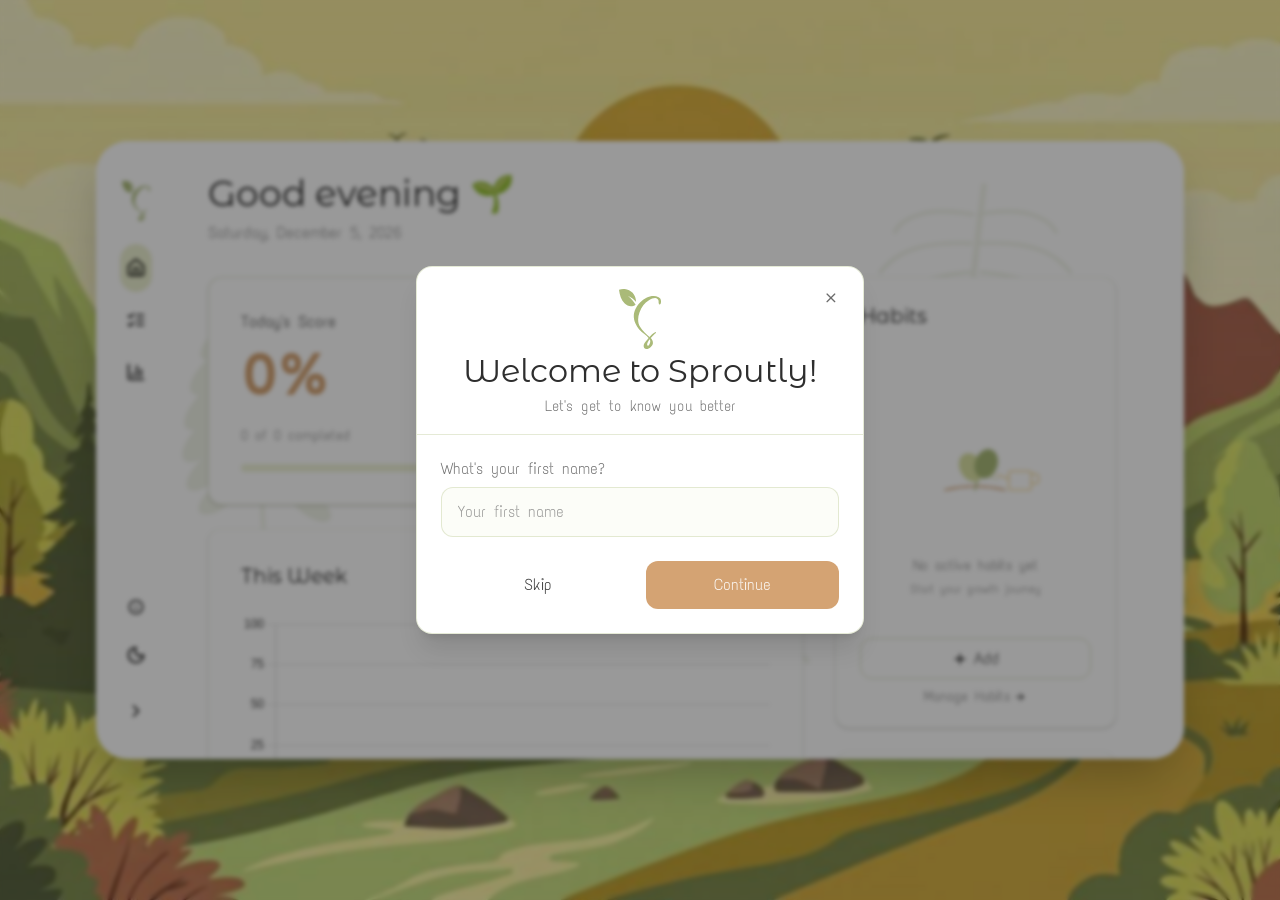
==== commit fa532700: "feat: implement demo mode with UI controls and session management" ====
--- a/index.html
+++ b/index.html
@@ -53,7 +53,7 @@
 
         <div data-sidebar-controls class="app-sidebar__controls">
           <div class="app-sidebar__utility-controls" aria-label="Sidebar utility controls">
-            <button type="button" class="app-sidebar__info-button" aria-label="Information">
+            <button type="button" class="app-sidebar__info-button" data-open-modal="demo" aria-label="Open demo controls">
               <img src="./assets/icons/info.svg" alt="" aria-hidden="true" width="16" height="16" />
               <span class="app-sidebar__control-label" aria-hidden="true">Demo Mode</span>
             </button>
--- a/styles/app-shell.css
+++ b/styles/app-shell.css
@@ -163,6 +163,19 @@
   display: grid;
   place-items: center;
   padding: 2rem;
+}
+
+#app-root {
+  background-color: rgb(253 245 195);
+  background-image: url("../assets/decorations/Background light illustration.png");
+  background-position: center;
+  background-repeat: no-repeat;
+  background-size: cover;
+}
+
+.dark #app-root {
+  background-color: rgb(20 22 15);
+  background-image: url("../assets/decorations/Background dark illustration.png");
 }
 
 #app-shell {
@@ -2952,6 +2965,11 @@
   color: var(--color-muted-text);
   font-size: 0.875rem;
   line-height: 1.2;
+}
+
+.modal--demo .card--metric .card__value {
+  font-size: clamp(1.375rem, 1.152rem + 0.595vw, 1.6875rem);
+  line-height: 1.1;
 }
 
 .modal__section-title {
